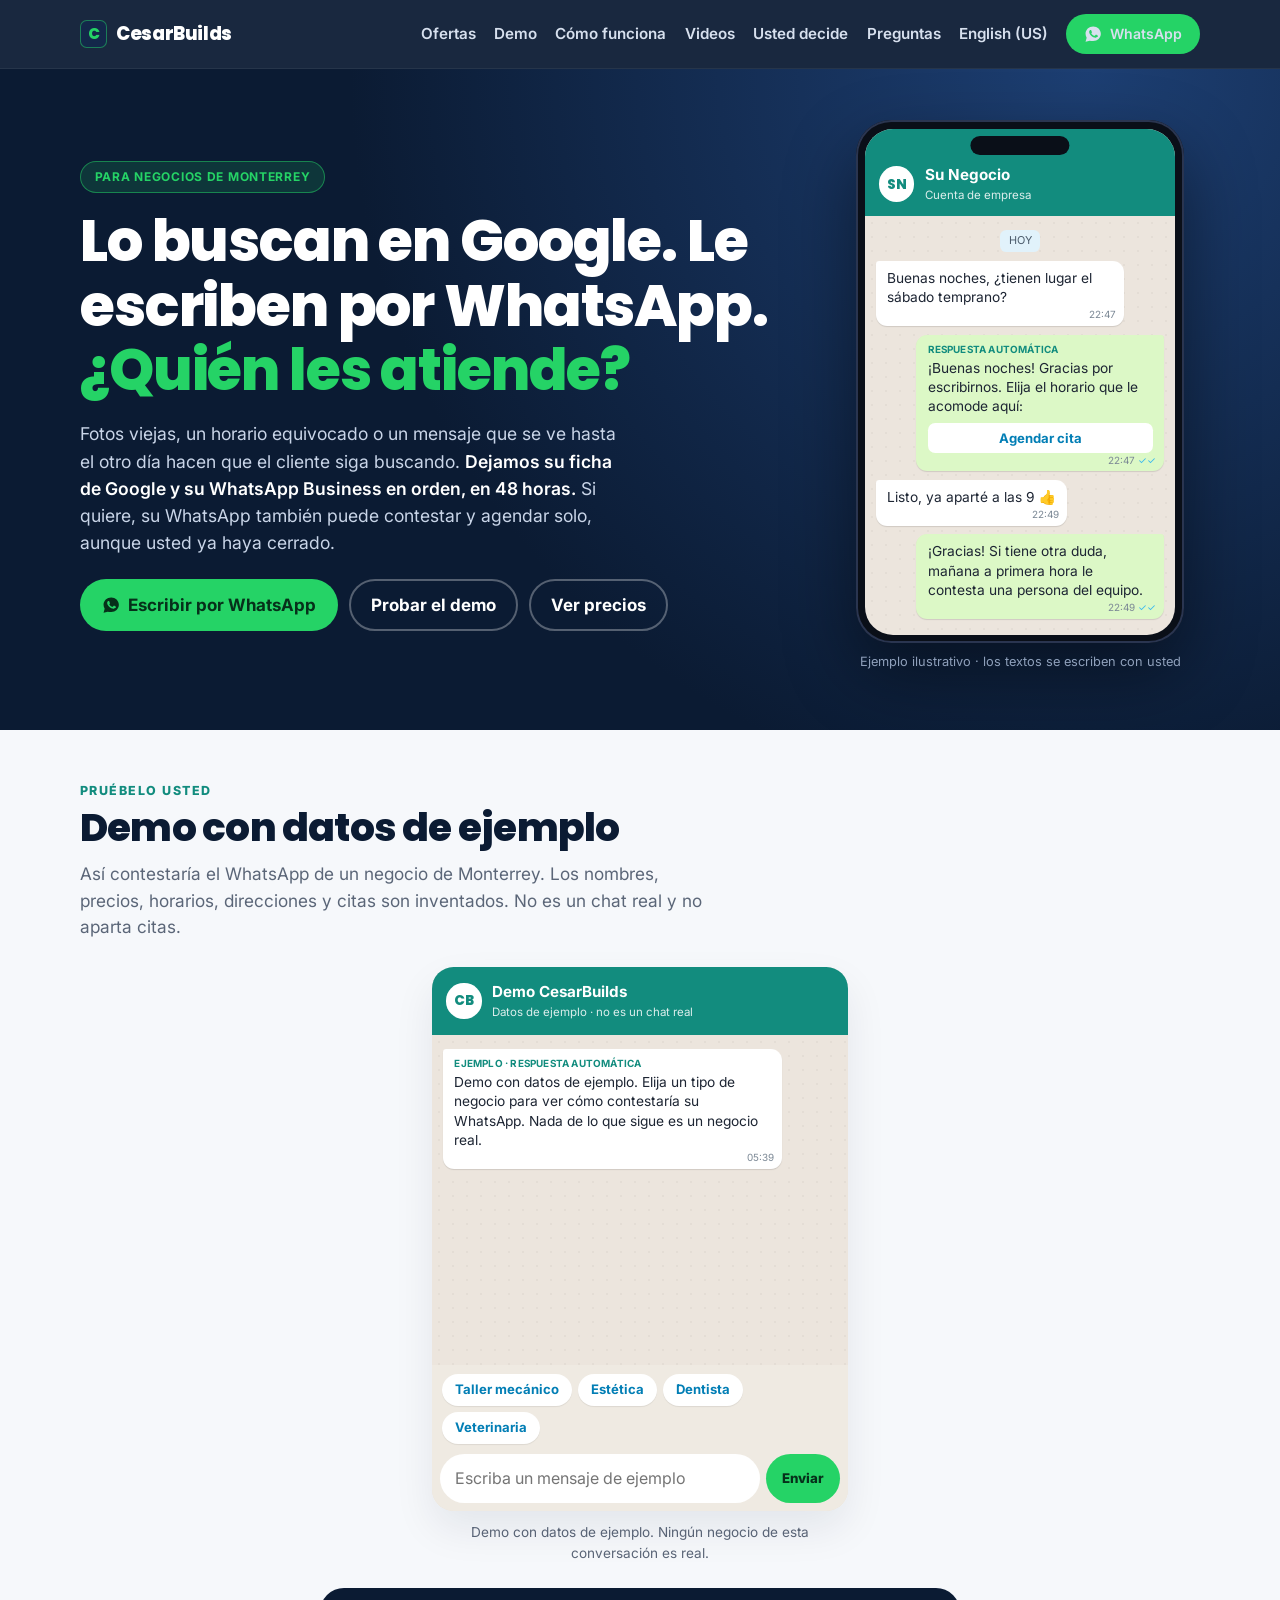
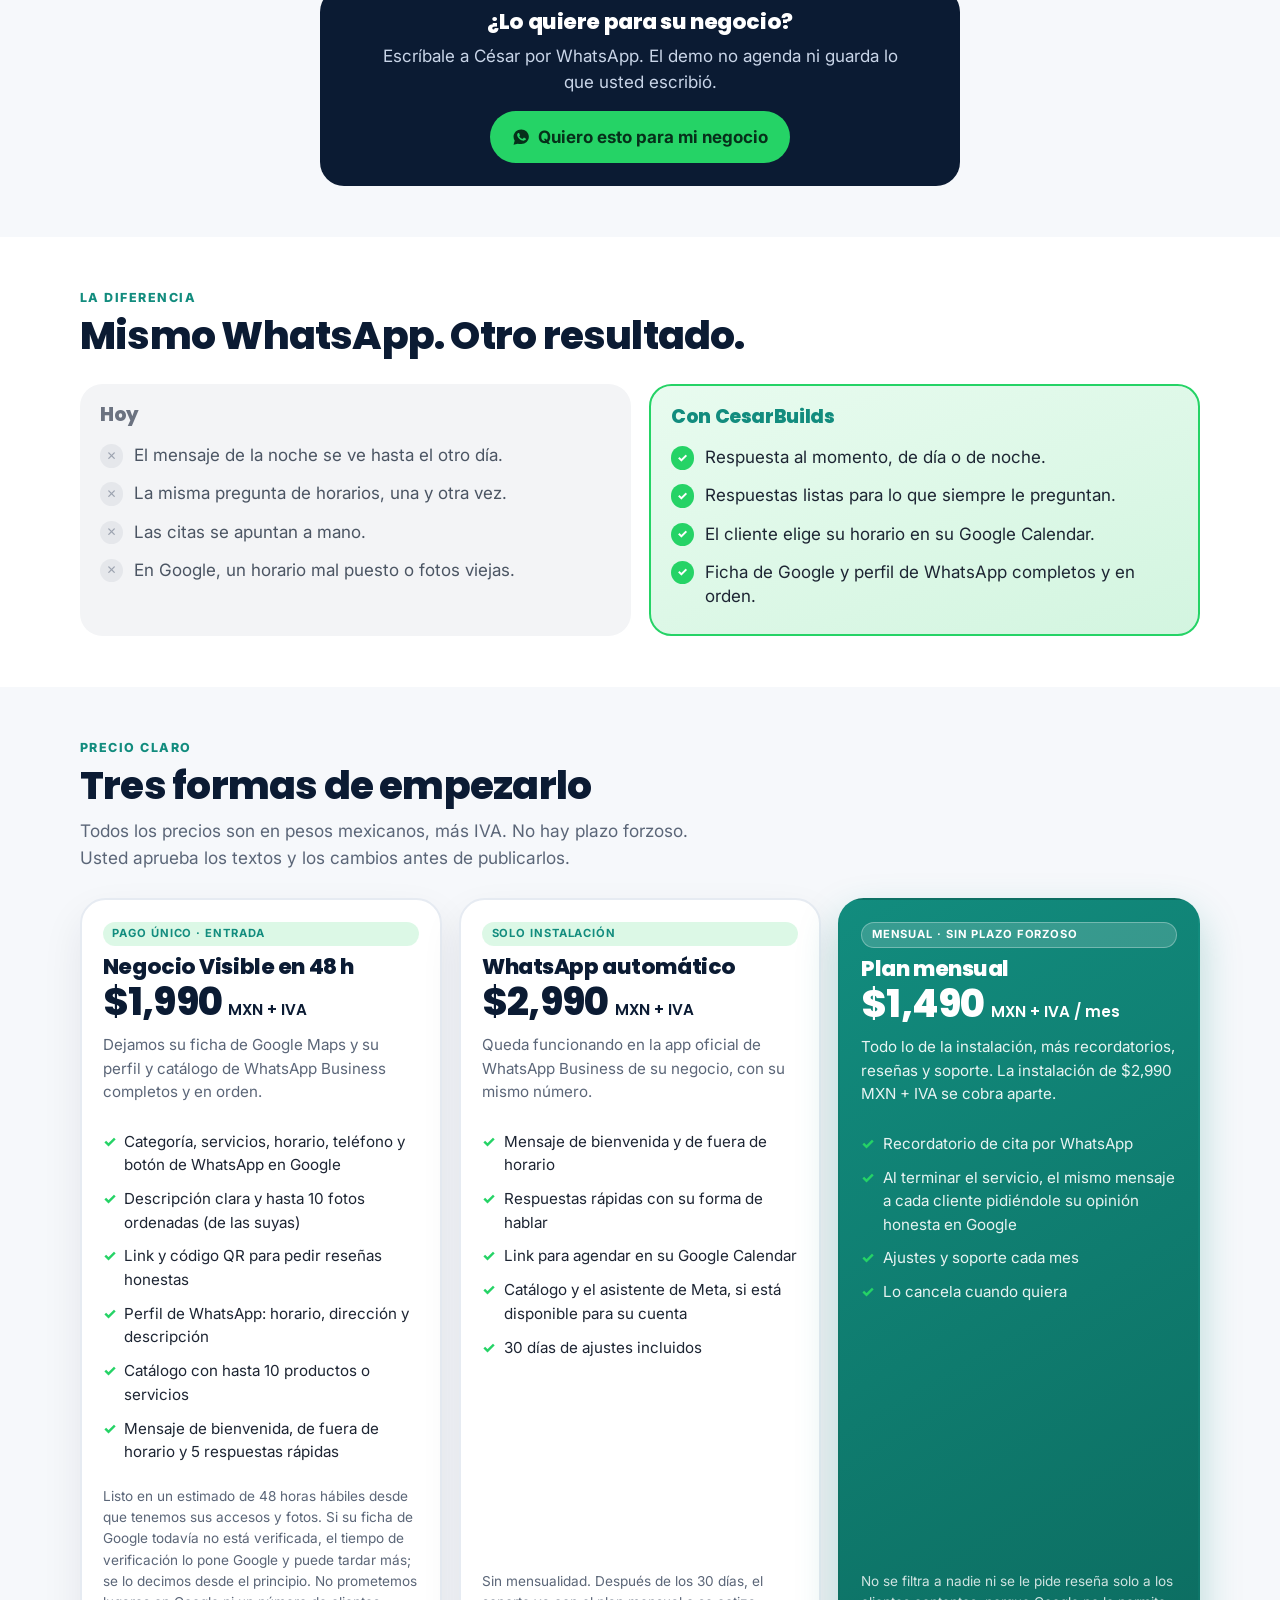
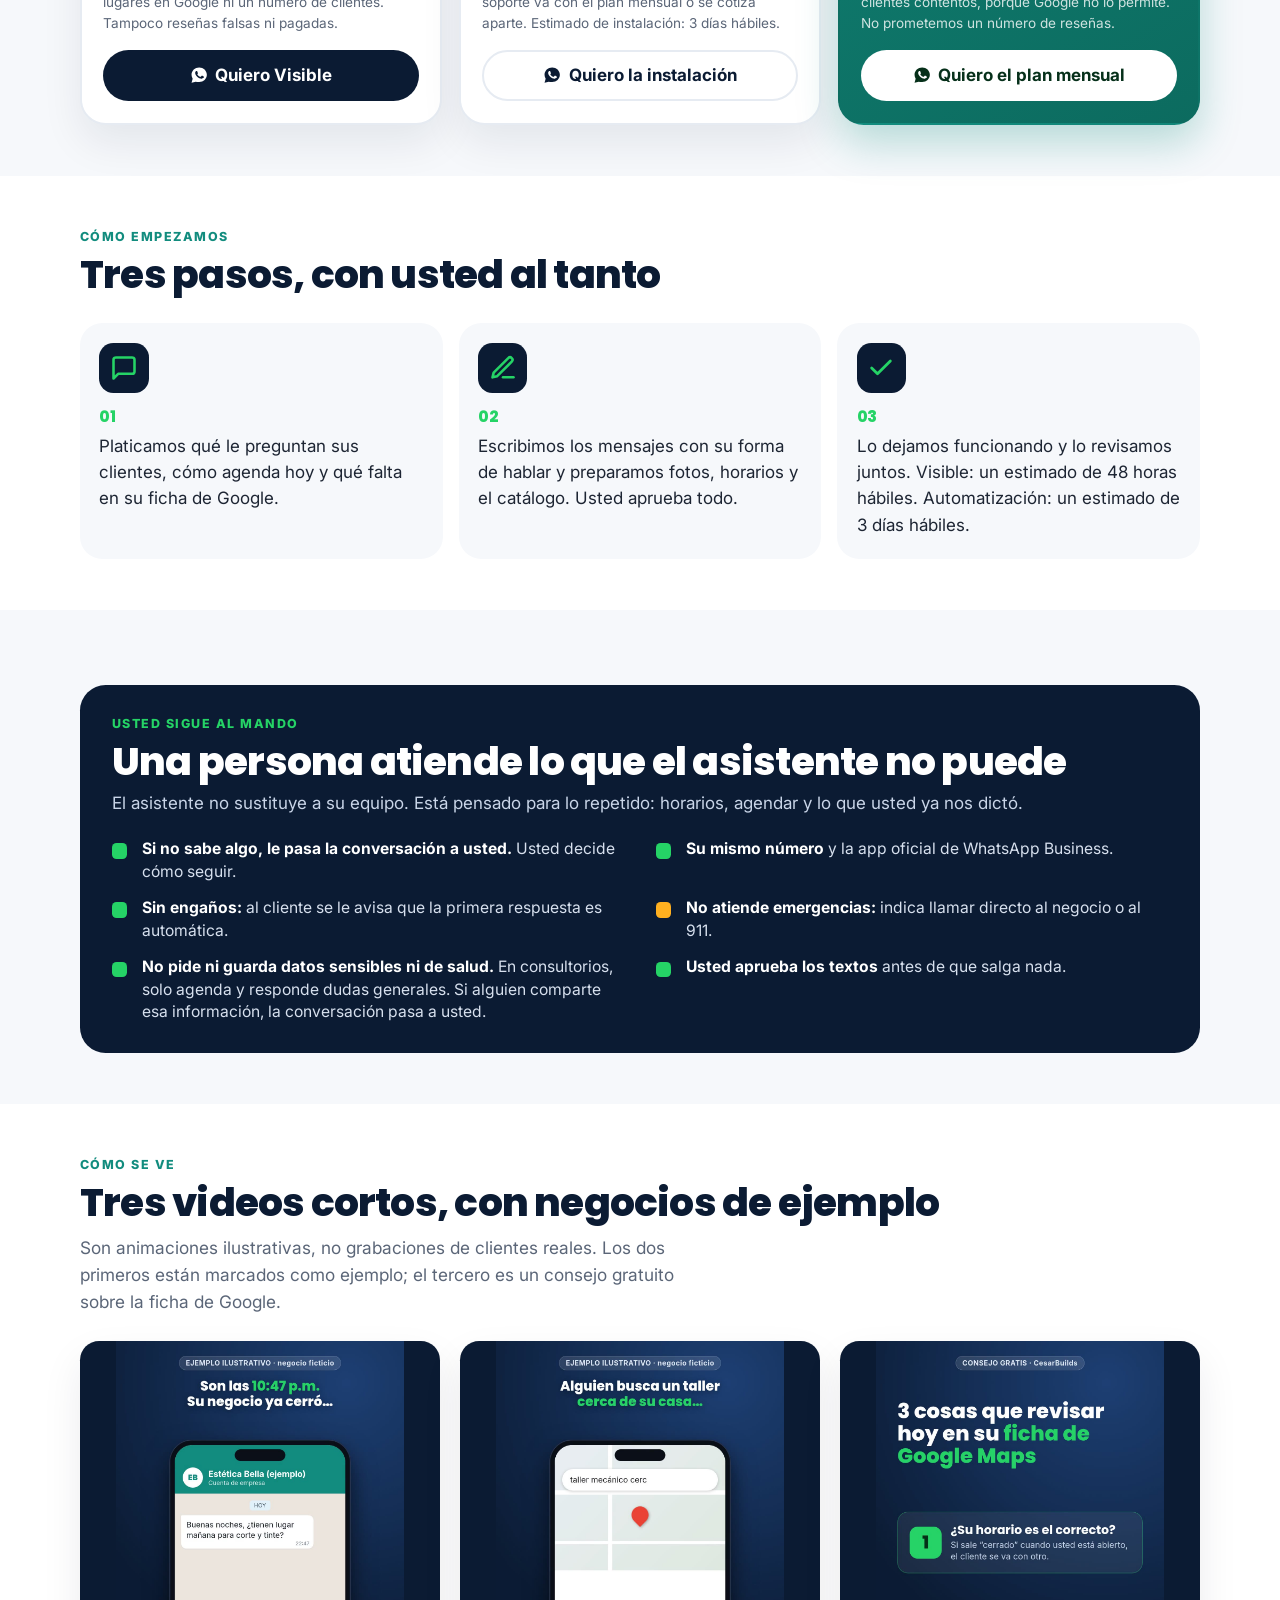
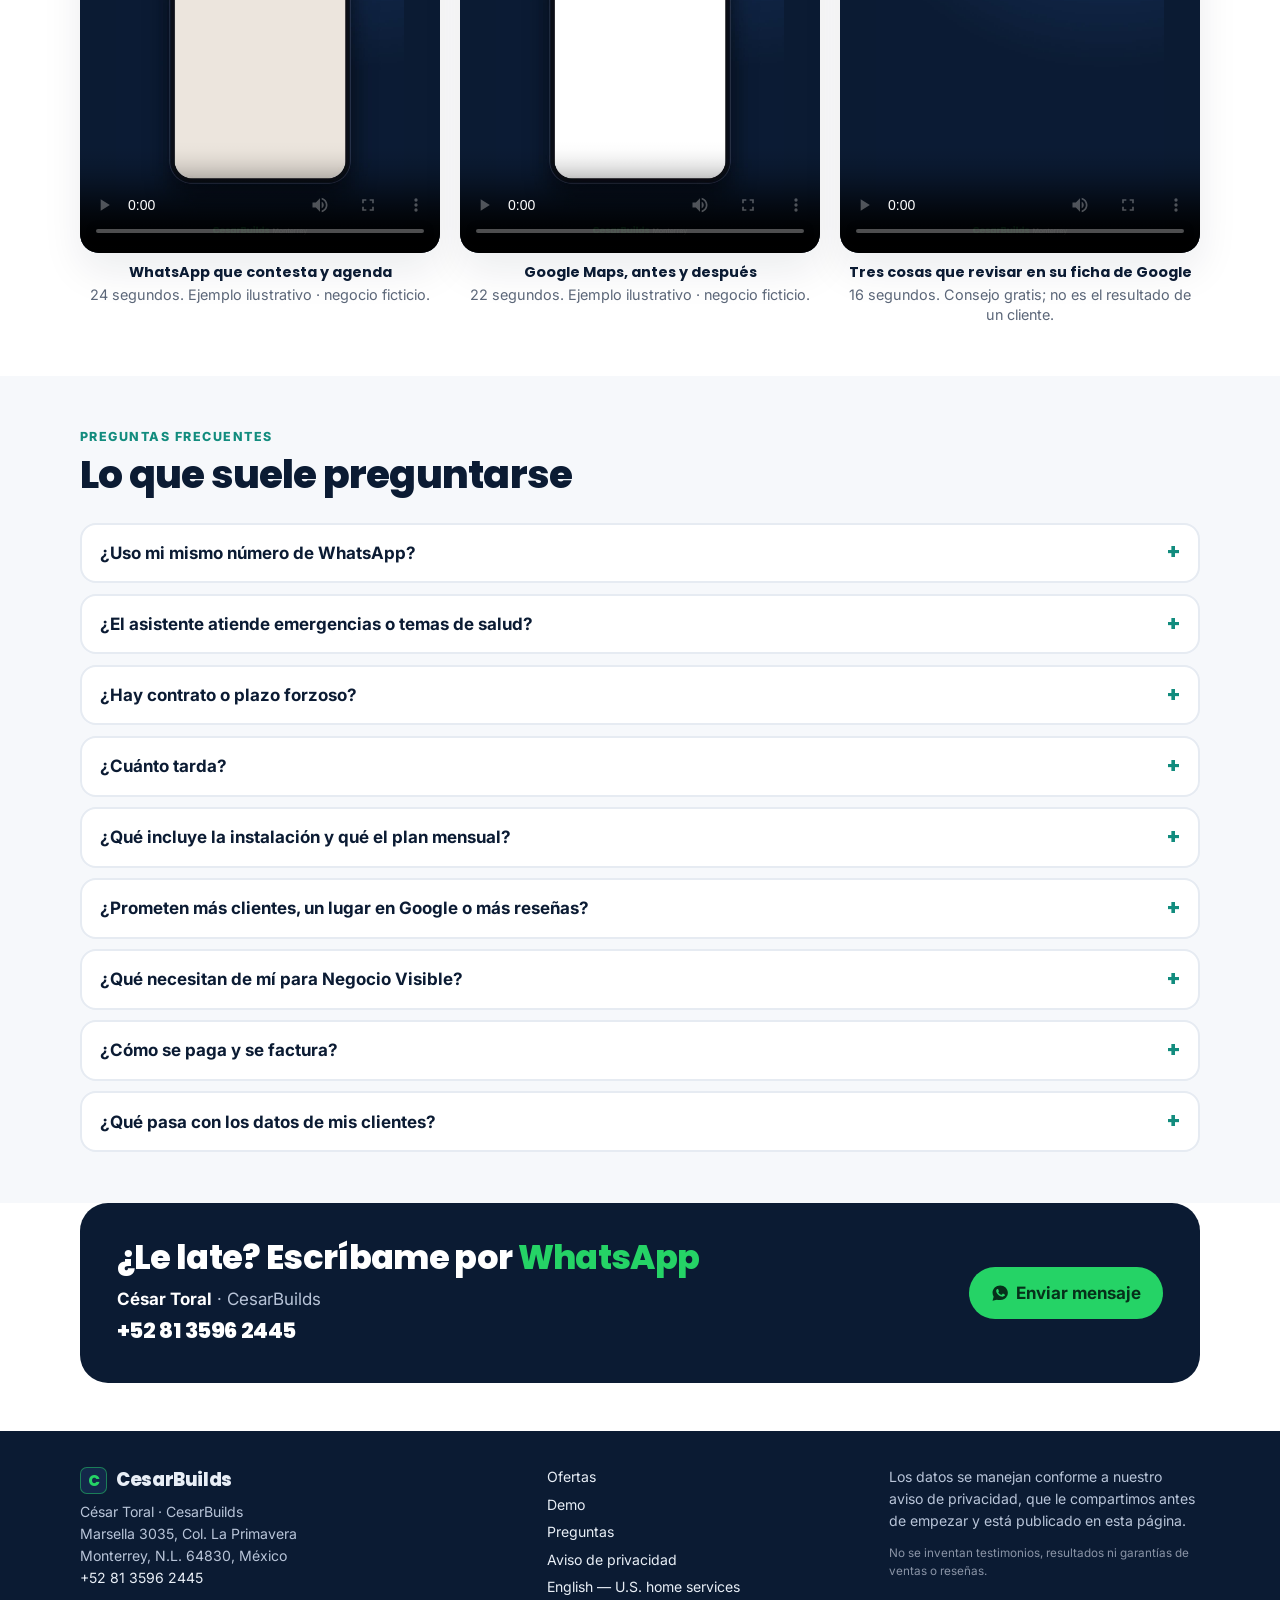
==== cesarbuilds/index.html @ 7a6071ed "Agrega CesarBuilds en /cesarbuilds con un demo de WhatsApp de ejemplo. El sitio estático queda en la" ====
<!DOCTYPE html>
<html lang="es-MX">
<head>
  <meta charset="utf-8">
  <meta name="viewport" content="width=device-width, initial-scale=1">
  <title>CesarBuilds · WhatsApp y Google Maps para negocios de Monterrey</title>
  <meta name="description" content="Dejamos su ficha de Google y su WhatsApp Business en orden, en 48 horas. Si quiere, su WhatsApp también puede contestar y agendar solo. Precios en pesos, sin plazo forzoso. Monterrey, N.L.">
  <link rel="canonical" href="https://cesarinrosales3108-ui.github.io/portfolio/cesarbuilds/">
  <link rel="alternate" hreflang="en" href="us.html">
  <link rel="alternate" hreflang="es-MX" href="https://cesarinrosales3108-ui.github.io/portfolio/cesarbuilds/">
  <meta name="theme-color" content="#0B1B33">
  <meta property="og:type" content="website">
  <meta property="og:locale" content="es_MX">
  <meta property="og:locale:alternate" content="en_US">
  <meta property="og:site_name" content="CesarBuilds">
  <meta property="og:title" content="CesarBuilds · Visible y contestando">
  <meta property="og:description" content="Google Maps y WhatsApp para su negocio en Monterrey. Negocio Visible en 48 h y WhatsApp que contesta, con precios claros y sin plazo forzoso.">
  <meta property="og:url" content="https://cesarinrosales3108-ui.github.io/portfolio/cesarbuilds/">
  <meta property="og:image" content="https://cesarinrosales3108-ui.github.io/portfolio/cesarbuilds/img/og.png">
  <meta property="og:image:width" content="1200">
  <meta property="og:image:height" content="630">
  <meta name="twitter:card" content="summary_large_image">
  <meta name="twitter:title" content="CesarBuilds · Visible y contestando">
  <meta name="twitter:description" content="Google Maps y WhatsApp para su negocio en Monterrey.">
  <meta name="twitter:image" content="https://cesarinrosales3108-ui.github.io/portfolio/cesarbuilds/img/og.png">
  <link rel="icon" href="img/favicon.svg" type="image/svg+xml">
  <link rel="icon" href="img/favicon-32.png" sizes="32x32" type="image/png">
  <link rel="apple-touch-icon" href="img/apple-touch-icon.png">
  <link rel="preconnect" href="https://fonts.googleapis.com">
  <link rel="preconnect" href="https://fonts.gstatic.com" crossorigin>
  <link href="https://fonts.googleapis.com/css2?family=Inter:ital,opsz,wght@0,14..32,400;0,14..32,600;0,14..32,700;1,14..32,400&family=Poppins:wght@600;700;800&display=swap" rel="stylesheet">
  <link rel="stylesheet" href="css/styles.css">
  <script type="application/ld+json">
  {
    "@context": "https://schema.org",
    "@type": "LocalBusiness",
    "name": "CesarBuilds",
    "url": "https://cesarinrosales3108-ui.github.io/portfolio/cesarbuilds/",
    "image": "https://cesarinrosales3108-ui.github.io/portfolio/cesarbuilds/img/og.png",
    "founder": { "@type": "Person", "name": "César Toral" },
    "telephone": "+528135962445",
    "address": {
      "@type": "PostalAddress",
      "streetAddress": "Marsella 3035, Col. La Primavera",
      "addressLocality": "Monterrey",
      "addressRegion": "Nuevo León",
      "postalCode": "64830",
      "addressCountry": "MX"
    },
    "areaServed": ["Monterrey", "Nuevo León"]
  }
  </script>
</head>
<body>
  <a class="skip" href="#contenido">Saltar al contenido</a>
  <header class="site-header">
    <div class="wrap bar">
      <a class="logo" href="index.html"><span class="logo-mark">C</span> CesarBuilds</a>
      <input id="nav-toggle" type="checkbox">
      <label class="burger" for="nav-toggle" aria-label="Abrir menú"><span></span><span></span><span></span></label>
      <nav class="nav" aria-label="Principal">
        <a href="#ofertas">Ofertas</a>
        <a href="#probar">Demo</a>
        <a href="#como">Cómo funciona</a>
        <a href="#demo">Videos</a>
        <a href="#mando">Usted decide</a>
        <a href="#preguntas">Preguntas</a>
        <a href="us.html" hreflang="en" lang="en">English (US)</a>
        <a class="btn btn-g" href="https://wa.me/528135962445?text=Hola%20C%C3%A9sar%2C%20vi%20su%20p%C3%A1gina."><svg class="icon-wa" viewBox="0 0 24 24" aria-hidden="true"><path d="M12 2C6.48 2 2 6.23 2 11.48c0 1.86.54 3.6 1.48 5.08L2 22l5.62-1.45A10.2 10.2 0 0 0 12 20.96C17.52 20.96 22 16.73 22 11.48S17.52 2 12 2zm5.2 13.3c-.22.62-1.28 1.14-1.78 1.18-.46.04-1.02.08-1.64-.1-.38-.12-.86-.28-1.48-.54-2.6-1.12-4.3-3.74-4.43-3.92-.14-.18-1.1-1.46-1.1-2.78 0-1.32.7-1.97.94-2.24.24-.26.53-.33.7-.33h.5c.16 0 .38-.06.6.46.22.54.74 1.86.8 2 .06.14.1.3.02.48-.08.18-.12.3-.24.46-.12.16-.26.36-.36.48-.12.14-.24.28-.1.54.14.26.62 1.02 1.32 1.66 1.14 1.04 2.06 1.38 2.36 1.54.3.16.48.14.66-.08.18-.22.76-.88.96-1.18.2-.3.4-.24.68-.14.28.1 1.76.83 2.06.98.3.16.5.22.58.34.08.14.08.74-.14 1.36z"/></svg> WhatsApp</a>
      </nav>
    </div>
  </header>

  <main id="contenido">
    <section class="hero">
      <div class="wrap hero-grid">
        <div>
          <span class="tag">PARA NEGOCIOS DE MONTERREY</span>
          <h1>Lo buscan en Google. Le escriben por WhatsApp. <span class="t">¿Quién les atiende?</span></h1>
          <p class="lead">Fotos viejas, un horario equivocado o un mensaje que se ve hasta el otro día hacen que el cliente siga buscando. <b>Dejamos su ficha de Google y su WhatsApp Business en orden, en 48 horas.</b> Si quiere, su WhatsApp también puede contestar y agendar solo, aunque usted ya haya cerrado.</p>
          <div class="btn-row">
            <a class="btn btn-g" href="https://wa.me/528135962445?text=Hola%20C%C3%A9sar%2C%20vi%20su%20p%C3%A1gina."><svg class="icon-wa" viewBox="0 0 24 24" aria-hidden="true"><path d="M12 2C6.48 2 2 6.23 2 11.48c0 1.86.54 3.6 1.48 5.08L2 22l5.62-1.45A10.2 10.2 0 0 0 12 20.96C17.52 20.96 22 16.73 22 11.48S17.52 2 12 2zm5.2 13.3c-.22.62-1.28 1.14-1.78 1.18-.46.04-1.02.08-1.64-.1-.38-.12-.86-.28-1.48-.54-2.6-1.12-4.3-3.74-4.43-3.92-.14-.18-1.1-1.46-1.1-2.78 0-1.32.7-1.97.94-2.24.24-.26.53-.33.7-.33h.5c.16 0 .38-.06.6.46.22.54.74 1.86.8 2 .06.14.1.3.02.48-.08.18-.12.3-.24.46-.12.16-.26.36-.36.48-.12.14-.24.28-.1.54.14.26.62 1.02 1.32 1.66 1.14 1.04 2.06 1.38 2.36 1.54.3.16.48.14.66-.08.18-.22.76-.88.96-1.18.2-.3.4-.24.68-.14.28.1 1.76.83 2.06.98.3.16.5.22.58.34.08.14.08.74-.14 1.36z"/></svg> Escribir por WhatsApp</a>
            <a class="btn btn-ghost" href="#probar">Probar el demo</a>
            <a class="btn btn-ghost" href="#ofertas">Ver precios</a>
          </div>
        </div>
        <div class="device-wrap">
          <div class="phone" aria-hidden="true">
            <div class="scr">
              <div class="notch"></div>
              <div class="wahead">
                <div class="av">SN</div>
                <div>
                  <div class="nm">Su Negocio</div>
                  <div class="stt">Cuenta de empresa</div>
                </div>
              </div>
              <div class="chat">
                <span class="day">HOY</span>
                <div class="bub in">Buenas noches, ¿tienen lugar el sábado temprano?<span class="tm">22:47</span></div>
                <div class="bub out"><span class="auto">RESPUESTA AUTOMÁTICA</span>¡Buenas noches! Gracias por escribirnos. Elija el horario que le acomode aquí:<span class="chat-btn">Agendar cita</span><span class="tm">22:47</span></div>
                <div class="bub in">Listo, ya aparté a las 9 👍<span class="tm">22:49</span></div>
                <div class="bub out">¡Gracias! Si tiene otra duda, mañana a primera hora le contesta una persona del equipo.<span class="tm">22:49</span></div>
              </div>
            </div>
          </div>
          <p class="illu-cap">Ejemplo ilustrativo · los textos se escriben con usted</p>
        </div>
      </div>
    </section>

    <section class="sec sec-bg" id="probar">
      <div class="wrap">
        <div class="sec-head">
          <p class="kicker">Pruébelo usted</p>
          <h2>Demo con datos de ejemplo</h2>
          <p class="lead">Así contestaría el WhatsApp de un negocio de Monterrey. Los nombres, precios, horarios, direcciones y citas son inventados. No es un chat real y no aparta citas.</p>
        </div>
        <div class="wa-demo" id="wa-demo">
          <div class="scr">
            <div class="wahead">
              <div class="av" id="demo-av">CB</div>
              <div>
                <div class="nm" id="demo-name">Demo CesarBuilds</div>
                <div class="stt">Datos de ejemplo · no es un chat real</div>
              </div>
            </div>
            <div class="chat" id="demo-log" role="log" aria-live="polite" aria-relevant="additions" aria-label="Conversación de ejemplo"></div>
            <div class="demo-quick" id="demo-quick"></div>
            <form class="demo-compose" id="demo-form">
              <label class="sr" for="demo-input">Escriba un mensaje de ejemplo</label>
              <input id="demo-input" type="text" maxlength="240" autocomplete="off" enterkeyhint="send" placeholder="Escriba un mensaje de ejemplo">
              <button type="submit">Enviar</button>
            </form>
          </div>
          <p class="demo-note">Demo con datos de ejemplo. Ningún negocio de esta conversación es real.</p>
        </div>
        <div class="demo-cta">
          <h3>¿Lo quiere para su negocio?</h3>
          <p>Escríbale a César por WhatsApp. El demo no agenda ni guarda lo que usted escribió.</p>
          <a class="btn btn-g" href="https://wa.me/528135962445?text=Hola%2C%20vi%20el%20demo%20y%20quiero%20esto%20para%20mi%20negocio"><svg class="icon-wa" viewBox="0 0 24 24" aria-hidden="true"><path d="M12 2C6.48 2 2 6.23 2 11.48c0 1.86.54 3.6 1.48 5.08L2 22l5.62-1.45A10.2 10.2 0 0 0 12 20.96C17.52 20.96 22 16.73 22 11.48S17.52 2 12 2zm5.2 13.3c-.22.62-1.28 1.14-1.78 1.18-.46.04-1.02.08-1.64-.1-.38-.12-.86-.28-1.48-.54-2.6-1.12-4.3-3.74-4.43-3.92-.14-.18-1.1-1.46-1.1-2.78 0-1.32.7-1.97.94-2.24.24-.26.53-.33.7-.33h.5c.16 0 .38-.06.6.46.22.54.74 1.86.8 2 .06.14.1.3.02.48-.08.18-.12.3-.24.46-.12.16-.26.36-.36.48-.12.14-.24.28-.1.54.14.26.62 1.02 1.32 1.66 1.14 1.04 2.06 1.38 2.36 1.54.3.16.48.14.66-.08.18-.22.76-.88.96-1.18.2-.3.4-.24.68-.14.28.1 1.76.83 2.06.98.3.16.5.22.58.34.08.14.08.74-.14 1.36z"/></svg> Quiero esto para mi negocio</a>
        </div>
      </div>
    </section>

    <section class="sec" id="diferencia">
      <div class="wrap">
        <div class="sec-head">
          <p class="kicker">La diferencia</p>
          <h2>Mismo WhatsApp. Otro resultado.</h2>
        </div>
        <div class="vs">
          <div class="col before">
            <h3>Hoy</h3>
            <ul>
              <li>El mensaje de la noche se ve hasta el otro día.</li>
              <li>La misma pregunta de horarios, una y otra vez.</li>
              <li>Las citas se apuntan a mano.</li>
              <li>En Google, un horario mal puesto o fotos viejas.</li>
            </ul>
          </div>
          <div class="col after">
            <h3>Con CesarBuilds</h3>
            <ul>
              <li>Respuesta al momento, de día o de noche.</li>
              <li>Respuestas listas para lo que siempre le preguntan.</li>
              <li>El cliente elige su horario en su Google Calendar.</li>
              <li>Ficha de Google y perfil de WhatsApp completos y en orden.</li>
            </ul>
          </div>
        </div>
      </div>
    </section>

    <section class="sec sec-bg" id="ofertas">
      <div class="wrap">
        <div class="sec-head">
          <p class="kicker">Precio claro</p>
          <h2>Tres formas de empezarlo</h2>
          <p class="lead">Todos los precios son en pesos mexicanos, más IVA. No hay plazo forzoso. Usted aprueba los textos y los cambios antes de publicarlos.</p>
        </div>
        <div class="offers three">
          <article class="offer">
            <span class="pill">Pago único · entrada</span>
            <h3>Negocio Visible en 48 h</h3>
            <p class="amt">$1,990 <small>MXN + IVA</small></p>
            <p class="sub">Dejamos su ficha de Google Maps y su perfil y catálogo de WhatsApp Business completos y en orden.</p>
            <ul>
              <li>Categoría, servicios, horario, teléfono y botón de WhatsApp en Google</li>
              <li>Descripción clara y hasta 10 fotos ordenadas (de las suyas)</li>
              <li>Link y código QR para pedir reseñas honestas</li>
              <li>Perfil de WhatsApp: horario, dirección y descripción</li>
              <li>Catálogo con hasta 10 productos o servicios</li>
              <li>Mensaje de bienvenida, de fuera de horario y 5 respuestas rápidas</li>
            </ul>
            <p class="note">Listo en un estimado de 48 horas hábiles desde que tenemos sus accesos y fotos. Si su ficha de Google todavía no está verificada, el tiempo de verificación lo pone Google y puede tardar más; se lo decimos desde el principio. No prometemos lugares en Google ni un número de clientes. Tampoco reseñas falsas ni pagadas.</p>
            <a class="btn btn-n" href="https://wa.me/528135962445?text=Hola%20C%C3%A9sar%2C%20vi%20su%20p%C3%A1gina."><svg class="icon-wa" viewBox="0 0 24 24" aria-hidden="true"><path d="M12 2C6.48 2 2 6.23 2 11.48c0 1.86.54 3.6 1.48 5.08L2 22l5.62-1.45A10.2 10.2 0 0 0 12 20.96C17.52 20.96 22 16.73 22 11.48S17.52 2 12 2zm5.2 13.3c-.22.62-1.28 1.14-1.78 1.18-.46.04-1.02.08-1.64-.1-.38-.12-.86-.28-1.48-.54-2.6-1.12-4.3-3.74-4.43-3.92-.14-.18-1.1-1.46-1.1-2.78 0-1.32.7-1.97.94-2.24.24-.26.53-.33.7-.33h.5c.16 0 .38-.06.6.46.22.54.74 1.86.8 2 .06.14.1.3.02.48-.08.18-.12.3-.24.46-.12.16-.26.36-.36.48-.12.14-.24.28-.1.54.14.26.62 1.02 1.32 1.66 1.14 1.04 2.06 1.38 2.36 1.54.3.16.48.14.66-.08.18-.22.76-.88.96-1.18.2-.3.4-.24.68-.14.28.1 1.76.83 2.06.98.3.16.5.22.58.34.08.14.08.74-.14 1.36z"/></svg> Quiero Visible</a>
          </article>

          <article class="offer">
            <span class="pill">Solo instalación</span>
            <h3>WhatsApp automático</h3>
            <p class="amt">$2,990 <small>MXN + IVA</small></p>
            <p class="sub">Queda funcionando en la app oficial de WhatsApp Business de su negocio, con su mismo número.</p>
            <ul>
              <li>Mensaje de bienvenida y de fuera de horario</li>
              <li>Respuestas rápidas con su forma de hablar</li>
              <li>Link para agendar en su Google Calendar</li>
              <li>Catálogo y el asistente de Meta, si está disponible para su cuenta</li>
              <li>30 días de ajustes incluidos</li>
            </ul>
            <p class="note">Sin mensualidad. Después de los 30 días, el soporte va con el plan mensual o se cotiza aparte. Estimado de instalación: 3 días hábiles.</p>
            <a class="btn btn-line" href="https://wa.me/528135962445?text=Hola%20C%C3%A9sar%2C%20vi%20su%20p%C3%A1gina."><svg class="icon-wa" viewBox="0 0 24 24" aria-hidden="true"><path d="M12 2C6.48 2 2 6.23 2 11.48c0 1.86.54 3.6 1.48 5.08L2 22l5.62-1.45A10.2 10.2 0 0 0 12 20.96C17.52 20.96 22 16.73 22 11.48S17.52 2 12 2zm5.2 13.3c-.22.62-1.28 1.14-1.78 1.18-.46.04-1.02.08-1.64-.1-.38-.12-.86-.28-1.48-.54-2.6-1.12-4.3-3.74-4.43-3.92-.14-.18-1.1-1.46-1.1-2.78 0-1.32.7-1.97.94-2.24.24-.26.53-.33.7-.33h.5c.16 0 .38-.06.6.46.22.54.74 1.86.8 2 .06.14.1.3.02.48-.08.18-.12.3-.24.46-.12.16-.26.36-.36.48-.12.14-.24.28-.1.54.14.26.62 1.02 1.32 1.66 1.14 1.04 2.06 1.38 2.36 1.54.3.16.48.14.66-.08.18-.22.76-.88.96-1.18.2-.3.4-.24.68-.14.28.1 1.76.83 2.06.98.3.16.5.22.58.34.08.14.08.74-.14 1.36z"/></svg> Quiero la instalación</a>
          </article>

          <article class="offer green">
            <span class="pill">Mensual · sin plazo forzoso</span>
            <h3>Plan mensual</h3>
            <p class="amt">$1,490 <small>MXN + IVA / mes</small></p>
            <p class="sub">Todo lo de la instalación, más recordatorios, reseñas y soporte. La instalación de $2,990 MXN + IVA se cobra aparte.</p>
            <ul>
              <li>Recordatorio de cita por WhatsApp</li>
              <li>Al terminar el servicio, el mismo mensaje a cada cliente pidiéndole su opinión honesta en Google</li>
              <li>Ajustes y soporte cada mes</li>
              <li>Lo cancela cuando quiera</li>
            </ul>
            <p class="note">No se filtra a nadie ni se le pide reseña solo a los clientes contentos, porque Google no lo permite. No prometemos un número de reseñas.</p>
            <a class="btn btn-g" href="https://wa.me/528135962445?text=Hola%20C%C3%A9sar%2C%20vi%20su%20p%C3%A1gina."><svg class="icon-wa" viewBox="0 0 24 24" aria-hidden="true"><path d="M12 2C6.48 2 2 6.23 2 11.48c0 1.86.54 3.6 1.48 5.08L2 22l5.62-1.45A10.2 10.2 0 0 0 12 20.96C17.52 20.96 22 16.73 22 11.48S17.52 2 12 2zm5.2 13.3c-.22.62-1.28 1.14-1.78 1.18-.46.04-1.02.08-1.64-.1-.38-.12-.86-.28-1.48-.54-2.6-1.12-4.3-3.74-4.43-3.92-.14-.18-1.1-1.46-1.1-2.78 0-1.32.7-1.97.94-2.24.24-.26.53-.33.7-.33h.5c.16 0 .38-.06.6.46.22.54.74 1.86.8 2 .06.14.1.3.02.48-.08.18-.12.3-.24.46-.12.16-.26.36-.36.48-.12.14-.24.28-.1.54.14.26.62 1.02 1.32 1.66 1.14 1.04 2.06 1.38 2.36 1.54.3.16.48.14.66-.08.18-.22.76-.88.96-1.18.2-.3.4-.24.68-.14.28.1 1.76.83 2.06.98.3.16.5.22.58.34.08.14.08.74-.14 1.36z"/></svg> Quiero el plan mensual</a>
          </article>
        </div>
      </div>
    </section>

    <section class="sec" id="como">
      <div class="wrap">
        <div class="sec-head">
          <p class="kicker">Cómo empezamos</p>
          <h2>Tres pasos, con usted al tanto</h2>
        </div>
        <div class="steps">
          <article class="step">
            <div class="ic" aria-hidden="true">
              <svg width="28" height="28" viewBox="0 0 24 24" fill="none" stroke="#25D366" stroke-width="2.2" stroke-linecap="round" stroke-linejoin="round"><path d="M21 15a2 2 0 0 1-2 2H7l-4 4V5a2 2 0 0 1 2-2h14a2 2 0 0 1 2 2z"/></svg>
            </div>
            <div class="step-n">01</div>
            <p>Platicamos qué le preguntan sus clientes, cómo agenda hoy y qué falta en su ficha de Google.</p>
          </article>
          <article class="step">
            <div class="ic" aria-hidden="true">
              <svg width="28" height="28" viewBox="0 0 24 24" fill="none" stroke="#25D366" stroke-width="2.2" stroke-linecap="round" stroke-linejoin="round"><path d="M12 20h9"/><path d="M16.5 3.5a2.1 2.1 0 0 1 3 3L7 19l-4 1 1-4z"/></svg>
            </div>
            <div class="step-n">02</div>
            <p>Escribimos los mensajes con su forma de hablar y preparamos fotos, horarios y el catálogo. Usted aprueba todo.</p>
          </article>
          <article class="step">
            <div class="ic" aria-hidden="true">
              <svg width="28" height="28" viewBox="0 0 24 24" fill="none" stroke="#25D366" stroke-width="2.4" stroke-linecap="round" stroke-linejoin="round"><polyline points="20 6 9 17 4 12"/></svg>
            </div>
            <div class="step-n">03</div>
            <p>Lo dejamos funcionando y lo revisamos juntos. Visible: un estimado de 48 horas hábiles. Automatización: un estimado de 3 días hábiles.</p>
          </article>
        </div>
      </div>
    </section>

    <section class="sec sec-bg" id="mando">
      <div class="wrap">
        <div class="ctrl">
          <div>
            <p class="kicker">Usted sigue al mando</p>
            <h2>Una persona atiende lo que el asistente no puede</h2>
            <p class="intro">El asistente no sustituye a su equipo. Está pensado para lo repetido: horarios, agendar y lo que usted ya nos dictó.</p>
          </div>
          <div class="ctrl-grid">
            <div class="ctrl-item"><b>Si no sabe algo, le pasa la conversación a usted.</b> Usted decide cómo seguir.</div>
            <div class="ctrl-item"><b>Su mismo número</b> y la app oficial de WhatsApp Business.</div>
            <div class="ctrl-item"><b>Sin engaños:</b> al cliente se le avisa que la primera respuesta es automática.</div>
            <div class="ctrl-item warn"><b>No atiende emergencias:</b> indica llamar directo al negocio o al 911.</div>
            <div class="ctrl-item"><b>No pide ni guarda datos sensibles ni de salud.</b> En consultorios, solo agenda y responde dudas generales. Si alguien comparte esa información, la conversación pasa a usted.</div>
            <div class="ctrl-item"><b>Usted aprueba los textos</b> antes de que salga nada.</div>
          </div>
        </div>
      </div>
    </section>

    <section class="sec" id="demo">
      <div class="wrap">
        <div class="sec-head">
          <p class="kicker">Cómo se ve</p>
          <h2>Tres videos cortos, con negocios de ejemplo</h2>
          <p class="lead">Son animaciones ilustrativas, no grabaciones de clientes reales. Los dos primeros están marcados como ejemplo; el tercero es un consejo gratuito sobre la ficha de Google.</p>
        </div>
        <div class="videos">
          <figure class="vcard">
            <video controls playsinline preload="metadata" poster="videos/poster-video1.jpg" width="1080" height="1920">
              <source src="videos/CesarBuilds_video1_WhatsApp_contesta_y_agenda.mp4" type="video/mp4">
              Su navegador no reproduce este video. <a href="videos/CesarBuilds_video1_WhatsApp_contesta_y_agenda.mp4">Descárguelo aquí</a>.
            </video>
            <figcaption><strong>WhatsApp que contesta y agenda</strong>24 segundos. Ejemplo ilustrativo · negocio ficticio.</figcaption>
          </figure>
          <figure class="vcard">
            <video controls playsinline preload="metadata" poster="videos/poster-video2.jpg" width="1080" height="1920">
              <source src="videos/CesarBuilds_video2_Google_Maps_antes_despues.mp4" type="video/mp4">
              Su navegador no reproduce este video. <a href="videos/CesarBuilds_video2_Google_Maps_antes_despues.mp4">Descárguelo aquí</a>.
            </video>
            <figcaption><strong>Google Maps, antes y después</strong>22 segundos. Ejemplo ilustrativo · negocio ficticio.</figcaption>
          </figure>
          <figure class="vcard">
            <video controls playsinline preload="metadata" poster="videos/poster-video3.jpg" width="1080" height="1920">
              <source src="videos/CesarBuilds_video3_3_consejos_ficha_Google.mp4" type="video/mp4">
              Su navegador no reproduce este video. <a href="videos/CesarBuilds_video3_3_consejos_ficha_Google.mp4">Descárguelo aquí</a>.
            </video>
            <figcaption><strong>Tres cosas que revisar en su ficha de Google</strong>16 segundos. Consejo gratis; no es el resultado de un cliente.</figcaption>
          </figure>
        </div>
      </div>
    </section>

    <section class="sec sec-bg" id="preguntas">
      <div class="wrap">
        <div class="sec-head">
          <p class="kicker">Preguntas frecuentes</p>
          <h2>Lo que suele preguntarse</h2>
        </div>
        <div class="faq">
          <details>
            <summary>¿Uso mi mismo número de WhatsApp?</summary>
            <div class="ans">Sí. Se configura en la app oficial de WhatsApp Business de su propio negocio. Sus clientes le siguen escribiendo al mismo número de siempre.</div>
          </details>
          <details>
            <summary>¿El asistente atiende emergencias o temas de salud?</summary>
            <div class="ans">No. Si alguien escribe por una emergencia, el mensaje indica llamar al teléfono directo del negocio o al 911. CesarBuilds no pide ni guarda diagnósticos ni información de salud. En consultorios y clínicas, la respuesta automática solo agenda citas y responde dudas generales. Si un paciente comparte por su cuenta información de salud, esa conversación se pasa a usted, que es responsable de esos datos.</div>
          </details>
          <details>
            <summary>¿Hay contrato o plazo forzoso?</summary>
            <div class="ans">No. El plan mensual se cancela cuando usted quiera. También puede contratar solo la instalación de WhatsApp, o solo Negocio Visible, que son pagos únicos.</div>
          </details>
          <details>
            <summary>¿Cuánto tarda?</summary>
            <div class="ans">Negocio Visible: un estimado de 48 horas hábiles, desde que tenemos acceso a su ficha de Google y sus fotos. Si Google todavía no verifica su ficha, ese tiempo lo pone Google. La automatización de WhatsApp: un estimado de 3 días hábiles. Se lo confirmamos antes de empezar.</div>
          </details>
          <details>
            <summary>¿Qué incluye la instalación y qué el plan mensual?</summary>
            <div class="ans">La instalación deja funcionando el mensaje de bienvenida, el de fuera de horario, las respuestas rápidas, el link para agendar en Google Calendar, el catálogo y el asistente de Meta si está disponible para su cuenta. Incluye 30 días de ajustes. El plan mensual suma el recordatorio de cita, el mensaje pidiendo una reseña honesta en Google al terminar el servicio, y soporte cada mes. La instalación se cobra aparte.</div>
          </details>
          <details>
            <summary>¿Prometen más clientes, un lugar en Google o más reseñas?</summary>
            <div class="ans">No. Ni un lugar en Google ni un número de clientes o de reseñas: eso lo decide Google y su mercado. Las reseñas que se pidan son honestas y se le piden a todos los clientes por igual, sin filtros ni pagos a cambio de una reseña.</div>
          </details>
          <details>
            <summary>¿Qué necesitan de mí para Negocio Visible?</summary>
            <div class="ans">Que nos agregue como administrador en su ficha de Google (lo puede quitar cuando quiera), de 5 a 10 fotos de su local, su equipo o su trabajo, y sus horarios y servicios. Al final reservamos unos 15 minutos para revisar y aprobar todo antes de publicar.</div>
          </details>
          <details>
            <summary>¿Cómo se paga y se factura?</summary>
            <div class="ans">Escríbanos por WhatsApp y le indicamos cómo pagar y cómo facturar. Los precios publicados no incluyen IVA.</div>
          </details>
          <details>
            <summary>¿Qué pasa con los datos de mis clientes?</summary>
            <div class="ans">Su negocio es el responsable de los datos de sus propios clientes. CesarBuilds los trata solo para dar el servicio contratado. El aviso de privacidad, aún en borrador, está en esta misma página: <a href="privacidad.html">Aviso de privacidad</a>.</div>
          </details>
        </div>
      </div>
    </section>

    <div class="wrap">
      <section class="cta-band" id="contacto">
        <div>
          <h2>¿Le late? Escríbame por <span>WhatsApp</span></h2>
          <p class="who"><b style="color:#fff">César Toral</b> · CesarBuilds</p>
          <div class="phone-num">+52 81 3596 2445</div>
        </div>
        <div class="btn-row">
          <a class="btn btn-g" href="https://wa.me/528135962445?text=Hola%20C%C3%A9sar%2C%20vi%20su%20p%C3%A1gina."><svg class="icon-wa" viewBox="0 0 24 24" aria-hidden="true"><path d="M12 2C6.48 2 2 6.23 2 11.48c0 1.86.54 3.6 1.48 5.08L2 22l5.62-1.45A10.2 10.2 0 0 0 12 20.96C17.52 20.96 22 16.73 22 11.48S17.52 2 12 2zm5.2 13.3c-.22.62-1.28 1.14-1.78 1.18-.46.04-1.02.08-1.64-.1-.38-.12-.86-.28-1.48-.54-2.6-1.12-4.3-3.74-4.43-3.92-.14-.18-1.1-1.46-1.1-2.78 0-1.32.7-1.97.94-2.24.24-.26.53-.33.7-.33h.5c.16 0 .38-.06.6.46.22.54.74 1.86.8 2 .06.14.1.3.02.48-.08.18-.12.3-.24.46-.12.16-.26.36-.36.48-.12.14-.24.28-.1.54.14.26.62 1.02 1.32 1.66 1.14 1.04 2.06 1.38 2.36 1.54.3.16.48.14.66-.08.18-.22.76-.88.96-1.18.2-.3.4-.24.68-.14.28.1 1.76.83 2.06.98.3.16.5.22.58.34.08.14.08.74-.14 1.36z"/></svg> Enviar mensaje</a>
        </div>
      </section>
    </div>
  </main>

  <footer class="site-footer">
    <div class="wrap foot-grid">
      <div>
        <a class="logo" href="index.html"><span class="logo-mark">C</span> CesarBuilds</a>
        <p>César Toral · CesarBuilds<br>Marsella 3035, Col. La Primavera<br>Monterrey, N.L. 64830, México</p>
        <p><a href="https://wa.me/528135962445?text=Hola%20C%C3%A9sar%2C%20vi%20su%20p%C3%A1gina.">+52 81 3596 2445</a></p>
      </div>
      <nav class="foot-nav" aria-label="Pie">
        <a href="#ofertas">Ofertas</a>
        <a href="#probar">Demo</a>
        <a href="#preguntas">Preguntas</a>
        <a href="privacidad.html">Aviso de privacidad</a>
        <a href="us.html" hreflang="en" lang="en">English — U.S. home services</a>
      </nav>
      <div>
        <p>Los datos se manejan conforme a nuestro aviso de privacidad, que le compartimos antes de empezar y está publicado en esta página.</p>
        <small>No se inventan testimonios, resultados ni garantías de ventas o reseñas.</small>
      </div>
    </div>
  </footer>

  <a class="fab-wa" href="https://wa.me/528135962445?text=Hola%20C%C3%A9sar%2C%20vi%20su%20p%C3%A1gina." aria-label="Escribir por WhatsApp"><svg class="icon-wa" viewBox="0 0 24 24" aria-hidden="true"><path d="M12 2C6.48 2 2 6.23 2 11.48c0 1.86.54 3.6 1.48 5.08L2 22l5.62-1.45A10.2 10.2 0 0 0 12 20.96C17.52 20.96 22 16.73 22 11.48S17.52 2 12 2zm5.2 13.3c-.22.62-1.28 1.14-1.78 1.18-.46.04-1.02.08-1.64-.1-.38-.12-.86-.28-1.48-.54-2.6-1.12-4.3-3.74-4.43-3.92-.14-.18-1.1-1.46-1.1-2.78 0-1.32.7-1.97.94-2.24.24-.26.53-.33.7-.33h.5c.16 0 .38-.06.6.46.22.54.74 1.86.8 2 .06.14.1.3.02.48-.08.18-.12.3-.24.46-.12.16-.26.36-.36.48-.12.14-.24.28-.1.54.14.26.62 1.02 1.32 1.66 1.14 1.04 2.06 1.38 2.36 1.54.3.16.48.14.66-.08.18-.22.76-.88.96-1.18.2-.3.4-.24.68-.14.28.1 1.76.83 2.06.98.3.16.5.22.58.34.08.14.08.74-.14 1.36z"/></svg><span class="sr">WhatsApp</span></a>
  <script src="js/nav.js" defer></script>
  <script src="js/demo.js" defer></script>
</body>
</html>
---- cesarbuilds/css/styles.css ----
/* CesarBuilds — shared styles. Mobile-first. Navy + WhatsApp green, Poppins + Inter. */
:root {
  --g: #25d366;
  --g-hover: #1ebe5a;
  --g-ink: #06301a;
  --gd: #128c7e;
  --gl: #dcf8c6;
  --n: #0b1b33;
  --n2: #13284a;
  --n3: #1d3f73;
  --ink: #1d2533;
  --mut: #5b6678;
  --line: #e6ebf2;
  --bg: #f6f8fb;
  --card: #fff;
  --warn: #ffb020;
  --pending-bg: #fff6d4;
  --pending-ink: #6b4e00;
  --pending-line: #c9a227;
  --radius: 1.5rem;
  --shadow: 0 18px 40px rgba(11, 27, 51, 0.08);
  --header-h: 4.25rem;
  --wrap: 70rem;
  --focus: 0 0 0 3px rgba(37, 211, 102, 0.45);
}

*, *::before, *::after { box-sizing: border-box; }
html { scroll-behavior: smooth; scroll-padding-top: calc(var(--header-h) + 0.75rem); }
body {
  margin: 0;
  font-family: Inter, system-ui, -apple-system, "Segoe UI", Roboto, sans-serif;
  color: var(--ink);
  background: #fff;
  font-size: 1.0625rem;
  line-height: 1.55;
  -webkit-font-smoothing: antialiased;
  text-rendering: optimizeLegibility;
}
img, svg { max-width: 100%; display: block; }
h1, h2, h3, .logo, .amt, .step-n, .phone-num {
  font-family: Poppins, Inter, sans-serif;
  letter-spacing: -0.02em;
}
h1, h2, h3 { color: var(--n); margin: 0; font-weight: 800; line-height: 1.12; }
h1 { font-size: clamp(2rem, 7.2vw, 3.6rem); }
h2 { font-size: clamp(1.55rem, 4.4vw, 2.45rem); }
h3 { font-size: 1.2rem; }
p { margin: 0; }
a { color: var(--gd); }
a:hover { color: var(--n); }
:focus-visible { outline: none; box-shadow: var(--focus); border-radius: 6px; }
.skip {
  position: absolute; left: 0.75rem; top: -3rem; background: var(--g); color: var(--g-ink);
  padding: 0.5rem 0.9rem; font-weight: 700; border-radius: 0.5rem; z-index: 100; text-decoration: none;
}
.skip:focus { top: 0.75rem; }

.wrap { width: min(100% - 1.75rem, var(--wrap)); margin-inline: auto; }
.kicker {
  color: var(--gd);
  font-weight: 800;
  font-size: 0.78rem;
  letter-spacing: 0.12em;
  text-transform: uppercase;
  margin: 0 0 0.4rem;
}
.lead { color: var(--mut); font-size: 1.08rem; line-height: 1.55; max-width: 40rem; }
.lead b { color: var(--ink); font-weight: 600; }

/* Header */
.site-header {
  position: sticky; top: 0; z-index: 40;
  background: rgba(11, 27, 51, 0.94);
  backdrop-filter: saturate(1.2) blur(12px);
  color: #fff;
  border-bottom: 1px solid rgba(255, 255, 255, 0.06);
}
.bar {
  display: flex; align-items: center; justify-content: space-between; gap: 0.75rem;
  min-height: var(--header-h);
  position: relative;
}
.logo {
  color: #fff; text-decoration: none; font-weight: 800; font-size: 1.15rem;
  display: flex; align-items: center; gap: 0.55rem;
}
.logo:hover { color: #fff; }
.logo-mark {
  width: 1.7rem; height: 1.7rem; border-radius: 0.42rem;
  background: var(--n2); border: 1px solid rgba(37, 211, 102, 0.5);
  display: grid; place-items: center; color: var(--g); font-size: 0.95rem; font-weight: 800;
  flex: none;
}
#nav-toggle { position: absolute; opacity: 0; pointer-events: none; width: 0; height: 0; }
.burger {
  display: flex; flex-direction: column; justify-content: center; gap: 5px;
  width: 2.5rem; height: 2.5rem; cursor: pointer; border-radius: 0.5rem;
}
.burger span { display: block; height: 2px; width: 1.25rem; background: #fff; margin-inline: auto; border-radius: 2px; }
.nav {
  display: none;
  flex-direction: column;
  align-items: stretch;
  gap: 0.15rem;
  position: absolute;
  left: 0; right: 0; top: 100%;
  background: var(--n);
  padding: 0.5rem 0 1rem;
  border-bottom: 1px solid rgba(255, 255, 255, 0.08);
}
#nav-toggle:checked ~ .nav { display: flex; }
.nav a {
  color: #d7e0ee; text-decoration: none; font-weight: 600; font-size: 0.95rem;
  padding: 0.7rem 0.2rem;
}
.nav a:hover, .nav a[aria-current="page"] { color: #fff; }
.nav .btn { margin-top: 0.4rem; text-align: center; }

/* Buttons */
.btn {
  display: inline-flex; align-items: center; justify-content: center; gap: 0.45rem;
  font-weight: 700; text-decoration: none; border-radius: 999px;
  padding: 0.85rem 1.25rem; line-height: 1.2; border: 2px solid transparent;
  transition: background 0.15s, color 0.15s, border-color 0.15s, transform 0.15s;
  font-family: Inter, sans-serif; letter-spacing: 0;
}
.btn:hover { transform: translateY(-1px); }
.btn-g { background: var(--g); color: var(--g-ink); }
.btn-g:hover { background: var(--g-hover); color: var(--g-ink); }
.btn-n { background: var(--n); color: #fff; }
.btn-n:hover { background: var(--n2); color: #fff; }
.btn-ghost {
  background: transparent; color: #fff; border-color: rgba(255, 255, 255, 0.3);
}
.btn-ghost:hover { border-color: #fff; color: #fff; background: rgba(255, 255, 255, 0.06); }
.btn-line { background: #fff; color: var(--n); border-color: var(--line); }
.btn-line:hover { border-color: var(--n); color: var(--n); }
.btn-row { display: flex; flex-wrap: wrap; gap: 0.7rem; margin-top: 1.4rem; }
.icon-wa { width: 1.15rem; height: 1.15rem; fill: currentColor; flex: none; }

/* Hero */
.hero {
  background: radial-gradient(circle at 85% 0%, var(--n3) 0, var(--n) 58%);
  color: #fff;
  padding: 2.2rem 0 2.6rem;
  overflow: hidden;
}
.hero-grid { display: grid; gap: 2rem; align-items: center; }
.tag {
  display: inline-block;
  background: rgba(37, 211, 102, 0.15);
  color: var(--g);
  border: 1.5px solid rgba(37, 211, 102, 0.5);
  border-radius: 999px;
  padding: 0.35rem 0.85rem;
  font-weight: 700;
  font-size: 0.75rem;
  letter-spacing: 0.06em;
  margin-bottom: 1rem;
}
.hero h1 .t { color: var(--g); }
.hero .lead { color: #c9d5e8; margin-top: 1.1rem; font-size: 1.1rem; max-width: 34rem; }
.hero .lead b { color: #fff; }

/* Phone mockup */
.device-wrap { display: flex; flex-direction: column; align-items: center; gap: 0.55rem; }
.illu-cap { color: #8fa0bb; font-size: 0.8rem; text-align: center; }
.phone {
  width: min(100%, 20.5rem);
  background: #0a0f18;
  border-radius: 2.2rem;
  padding: 0.55rem;
  box-shadow: 0 30px 70px rgba(0, 0, 0, 0.45), inset 0 0 0 2px #2a3550;
}
.scr {
  border-radius: 1.75rem;
  overflow: hidden;
  background: #ece5dd;
  position: relative;
  min-height: 26rem;
}
.notch {
  position: absolute; top: 0.45rem; left: 50%; transform: translateX(-50%);
  width: 6.2rem; height: 1.15rem; background: #0a0f18; border-radius: 1rem; z-index: 3;
}
.wahead {
  background: var(--gd); color: #fff;
  padding: 2.15rem 0.9rem 0.7rem;
  display: flex; align-items: center; gap: 0.65rem;
}
.av {
  width: 2.2rem; height: 2.2rem; border-radius: 50%;
  background: #fff; color: var(--gd);
  display: grid; place-items: center;
  font-weight: 800; font-family: Poppins, sans-serif; font-size: 0.85rem; flex: none;
}
.wahead .nm { font-weight: 700; font-size: 0.95rem; }
.wahead .stt { font-size: 0.72rem; opacity: 0.85; }
.chat {
  padding: 0.85rem 0.7rem 1rem;
  display: flex; flex-direction: column; gap: 0.55rem;
  background-image: radial-gradient(rgba(0, 0, 0, 0.035) 1px, transparent 1px);
  background-size: 14px 14px;
}
.day {
  align-self: center; background: #e1f2fb; color: #4a5a6a;
  font-size: 0.68rem; padding: 0.18rem 0.55rem; border-radius: 0.4rem;
}
.bub {
  max-width: 86%; padding: 0.5rem 0.7rem 1.15rem;
  border-radius: 0.7rem; font-size: 0.86rem; line-height: 1.4;
  position: relative; box-shadow: 0 1px 1px rgba(0, 0, 0, 0.12);
}
.bub .tm { position: absolute; right: 0.5rem; bottom: 0.22rem; font-size: 0.62rem; color: #7a8794; }
.in { background: #fff; align-self: flex-start; border-top-left-radius: 0.2rem; }
.out { background: var(--gl); align-self: flex-end; border-top-right-radius: 0.2rem; }
.out .tm::after { content: " ✓✓"; color: #34b7f1; }
.auto {
  display: block; font-size: 0.62rem; color: var(--gd); font-weight: 700;
  margin-bottom: 0.15rem; letter-spacing: 0.02em;
}
.chat-btn {
  display: block; margin-top: 0.4rem; background: #fff; border-radius: 0.45rem;
  text-align: center; color: #027eb5; font-weight: 700; padding: 0.35rem; font-size: 0.82rem;
}

/* Google listing mock */
.gm { background: #fff; min-height: 100%; }
.gm .map {
  height: 7.2rem;
  background: linear-gradient(135deg, #e8eef3 0, #dfe8df 100%);
  position: relative; overflow: hidden;
}
.gm .map i { position: absolute; background: #fff; opacity: 0.9; }
.gm .pin {
  position: absolute; left: 50%; top: 2.8rem; transform: translateX(-50%) rotate(-45deg);
  width: 1.4rem; height: 1.4rem; border-radius: 50% 50% 50% 0;
  background: #ea4335; box-shadow: 0 3px 6px rgba(0, 0, 0, 0.25);
}
.gm .card { padding: 0.7rem 0.9rem 1rem; }
.gm .gn { font-family: Poppins, sans-serif; font-weight: 700; font-size: 1.05rem; color: #202124; }
.gm .rt { font-size: 0.8rem; color: #5f6368; margin-top: 0.15rem; }
.gm .rt b { color: #202124; }
.gm .stars { color: #fbbc04; letter-spacing: 1px; }
.gm .ct { font-size: 0.78rem; color: #5f6368; margin-top: 0.1rem; }
.gm .acts { display: flex; gap: 0.4rem; margin: 0.65rem 0 0.4rem; }
.gm .acts span {
  flex: 1; text-align: center; border: 1.5px solid #dadce0; border-radius: 999px;
  padding: 0.3rem 0; font-size: 0.7rem; color: #1a73e8; font-weight: 600;
}
.gm .acts span.p { background: #1a73e8; color: #fff; border-color: #1a73e8; }
.gm .row {
  display: flex; gap: 0.5rem; align-items: center;
  font-size: 0.78rem; color: #202124; padding: 0.35rem 0; border-top: 1px solid #f1f3f4;
}
.gm .d { width: 1.1rem; text-align: center; }
.gm .open { color: #188038; font-weight: 700; }
.gm .gap { color: #9aa0a6; font-style: italic; }

/* Email mock */
.mail {
  background: #fff; color: var(--ink); border-radius: 0.9rem;
  box-shadow: 0 14px 34px rgba(0, 0, 0, 0.28); overflow: hidden; font-size: 0.82rem;
  width: min(100%, 22rem);
}
.mail .mbar { background: #eef2f5; padding: 0.4rem 0.65rem; display: flex; gap: 0.3rem; }
.mail .mbar i { width: 0.5rem; height: 0.5rem; border-radius: 50%; background: #c9d6de; }
.mail .mhd { padding: 0.55rem 0.8rem; border-bottom: 1px solid #e3e9ee; line-height: 1.45; }
.mail .mhd small { color: #5d7380; }
.mail .mbd { padding: 0.7rem 0.8rem; line-height: 1.5; color: #2c3e4a; }
.mail .mbd p { margin-bottom: 0.45rem; }
.mail .mbtn {
  display: inline-block; background: #159a63; color: #fff; border-radius: 0.4rem;
  padding: 0.28rem 0.65rem; font-weight: 700; font-size: 0.78rem;
}
.mail .mft { padding: 0.45rem 0.8rem 0.65rem; font-size: 0.68rem; color: #7b8a96; border-top: 1px solid #eef2f5; }

/* SMS mock on US */
.sms-list { display: grid; gap: 0.85rem; }
.sms {
  background: #f2f7f5; border: 1px solid var(--line); border-radius: 1rem; padding: 0.9rem 1rem;
}
.sms small {
  display: block; font-size: 0.7rem; letter-spacing: 0.08em; text-transform: uppercase;
  color: var(--mut); font-weight: 700; margin-bottom: 0.4rem;
}
.sms p {
  background: var(--gl); border-radius: 0.8rem 0.8rem 0.8rem 0.2rem;
  padding: 0.7rem 0.85rem; font-size: 0.92rem; color: var(--ink);
}

/* Sections */
.sec { padding: 3.2rem 0; }
.sec-bg { background: var(--bg); }
.sec-head { margin-bottom: 1.6rem; }
.sec-head .lead { margin-top: 0.65rem; }

.vs { display: grid; gap: 1rem; margin-top: 0.2rem; }
.col { border-radius: 1.4rem; padding: 1.3rem 1.25rem 1.15rem; }
.before { background: #f3f4f6; }
.after { background: linear-gradient(160deg, #e8fbef, #d3f5e0); border: 2px solid var(--g); }
.col h3 { margin-bottom: 0.7rem; }
.before h3 { color: #6b7280; }
.after h3 { color: var(--gd); }
.col ul, .check, .offer ul { list-style: none; margin: 0; padding: 0; }
.col li, .check li {
  padding: 0.45rem 0 0.45rem 2.1rem;
  position: relative;
  line-height: 1.4;
}
.before li { color: #4b5563; }
.col li::before {
  position: absolute; left: 0; top: 0.45rem;
  width: 1.45rem; height: 1.45rem; border-radius: 50%;
  display: grid; place-items: center; font-weight: 800; font-size: 0.75rem;
  content: "✓"; background: var(--g); color: #fff;
}
.before li::before { content: "✕"; background: #e5e7eb; color: #9ca3af; }

/* Offers */
.offers { display: grid; gap: 1.1rem; }
.offer {
  background: var(--card);
  border: 2px solid var(--line);
  border-radius: 1.6rem;
  padding: 1.4rem 1.3rem 1.35rem;
  display: flex; flex-direction: column;
  box-shadow: var(--shadow);
}
.offer.featured {
  border-color: var(--n);
  background: var(--n);
  color: #fff;
}
.offer.featured h3, .offer.featured .amt { color: #fff; }
.offer.featured .sub, .offer.featured li { color: #d7e0ee; }
.offer.green {
  background: linear-gradient(150deg, var(--gd), #0c6b5f);
  border-color: transparent;
  color: #fff;
  box-shadow: 0 18px 40px rgba(18, 140, 126, 0.28);
}
.offer.green h3, .offer.green .amt { color: #fff; }
.offer.green .sub, .offer.green li { color: rgba(255, 255, 255, 0.9); }
.pill {
  display: inline-block;
  background: rgba(37, 211, 102, 0.16);
  color: var(--gd);
  font-size: 0.7rem; font-weight: 700; letter-spacing: 0.08em; text-transform: uppercase;
  border-radius: 999px; padding: 0.22rem 0.6rem; margin-bottom: 0.55rem;
}
.offer.featured .pill, .offer.green .pill {
  background: rgba(255, 255, 255, 0.16);
  color: #fff;
  border: 1px solid rgba(255, 255, 255, 0.3);
}
.offer h3 { font-size: 1.35rem; }
.offer .sub { color: var(--mut); margin: 0.35rem 0 0.9rem; font-size: 0.95rem; }
.amt {
  font-weight: 800; font-size: clamp(1.8rem, 4vw, 2.4rem); line-height: 1.05; color: var(--n); margin: 0.15rem 0 0.35rem;
}
.amt small { font-size: 0.95rem; font-weight: 600; letter-spacing: 0; }
.offer ul { margin: 0.4rem 0 1.1rem; flex: 1; }
.offer li {
  position: relative; padding: 0.32rem 0 0.32rem 1.35rem; font-size: 0.95rem;
}
.offer li::before { content: "✓"; position: absolute; left: 0; color: var(--g); font-weight: 800; }
.offer .note { font-size: 0.85rem; color: var(--mut); margin: 0 0 1rem; }
.offer.featured .note, .offer.green .note { color: rgba(255, 255, 255, 0.8); }
.offer .btn { width: 100%; }

/* Steps */
.steps { display: grid; gap: 1rem; }
.step { background: var(--bg); border-radius: 1.4rem; padding: 1.3rem 1.2rem; }
.sec-bg .step { background: #fff; border: 1px solid var(--line); }
.ic {
  width: 3.1rem; height: 3.1rem; border-radius: 0.9rem;
  background: var(--n); display: grid; place-items: center; margin-bottom: 0.75rem;
}
.step-n { font-weight: 800; color: var(--g); font-size: 0.95rem; }
.step p { margin-top: 0.25rem; }

/* Control / handoff */
.ctrl {
  margin-top: 1.5rem;
  background: var(--n); color: #fff;
  border-radius: 1.6rem;
  padding: 1.4rem 1.3rem;
  display: grid; gap: 0.95rem;
}
.ctrl h2, .ctrl h3 { color: #fff; }
.ctrl .kicker { color: var(--g); }
.ctrl p.intro { color: #c9d5e8; margin: 0.4rem 0 0.4rem; }
.ctrl-grid { display: grid; gap: 0.85rem; }
.ctrl-item {
  font-size: 0.98rem; line-height: 1.45; padding-left: 1.85rem;
  position: relative; color: #d7e0ee;
}
.ctrl-item b { color: #fff; }
.ctrl-item::before {
  content: ""; position: absolute; left: 0; top: 0.35rem;
  width: 0.95rem; height: 0.95rem; border-radius: 0.28rem; background: var(--g);
}
.ctrl-item.warn::before { background: var(--warn); }

/* FAQ */
.faq { display: grid; gap: 0.65rem; }
.faq details {
  border: 2px solid var(--line); border-radius: 1rem; background: #fff; padding: 0;
}
.faq summary {
  cursor: pointer; font-weight: 700; color: var(--n);
  padding: 0.95rem 1.15rem; list-style: none; display: flex; justify-content: space-between; gap: 1rem; align-items: center;
}
.faq summary::-webkit-details-marker { display: none; }
.faq summary::after {
  content: "+"; font-family: Poppins, sans-serif; font-weight: 700; color: var(--gd); font-size: 1.3rem; line-height: 1;
}
.faq details[open] summary::after { content: "–"; }
.faq details[open] { border-color: #c9e8d6; }
.faq .ans { padding: 0 1.15rem 1.05rem; color: var(--mut); }

/* Demo placeholder */
.demo-slot { margin: 0; }
.demo-frame {
  aspect-ratio: 16 / 9;
  border-radius: 1.4rem;
  background:
    linear-gradient(160deg, rgba(37, 211, 102, 0.12), transparent 40%),
    radial-gradient(circle at 80% 20%, var(--n3), var(--n));
  display: grid; place-items: center; text-align: center;
  color: #c9d5e8; padding: 1.5rem;
  border: 2px dashed rgba(37, 211, 102, 0.35);
}
.demo-frame strong { display: block; color: #fff; font-family: Poppins, sans-serif; font-size: 1.15rem; margin-bottom: 0.35rem; }
.demo-frame span { font-size: 0.88rem; max-width: 28rem; display: block; }
.demo-slot figcaption { text-align: center; color: var(--mut); font-size: 0.82rem; margin-top: 0.55rem; }

/* CTA band */
.cta-band {
  margin: 0 0 3rem;
  background: var(--n); color: #fff;
  border-radius: 1.75rem;
  padding: 1.7rem 1.4rem;
}
.cta-band h2 { color: #fff; font-size: clamp(1.5rem, 3.5vw, 2.1rem); }
.cta-band h2 span { color: var(--g); }
.cta-band .who { margin-top: 0.6rem; color: #b8c4d8; }
.cta-band .phone-num { font-weight: 800; font-size: 1.35rem; color: #fff; margin-top: 0.15rem; }
.cta-band .btn-row { margin-top: 1.1rem; }

/* Audit CTA */
.audit {
  background: linear-gradient(160deg, #e8fbef, #f6f8fb);
  border: 2px solid var(--g);
  border-radius: 1.6rem;
  padding: 1.5rem 1.3rem;
}

/* Footer */
.site-footer {
  background: var(--n); color: #b8c4d8;
  padding: 2.2rem 0 2.4rem; font-size: 0.88rem;
}
.foot-grid { display: grid; gap: 1.4rem; }
.site-footer a { color: #e8eef6; text-decoration: none; }
.site-footer a:hover { color: var(--g); }
.site-footer .logo { margin-bottom: 0.4rem; }
.site-footer small, .legal { display: block; color: #8a94a6; margin-top: 0.85rem; line-height: 1.5; }
.foot-nav { display: flex; flex-direction: column; gap: 0.35rem; }

/* Privacy */
.legal-page { padding: 2.4rem 0 3.5rem; }
.legal-page article { max-width: 46rem; }
.legal-page h1 { margin: 0.3rem 0 0.8rem; }
.legal-page h2 { font-size: 1.2rem; margin: 1.8rem 0 0.5rem; }
.legal-page p, .legal-page li { color: var(--ink); }
.legal-page ul { padding-left: 1.2rem; }
.legal-page li { margin: 0.3rem 0; }
.draft-banner {
  background: var(--pending-bg);
  border: 1px solid var(--pending-line);
  color: var(--pending-ink);
  border-radius: 1rem;
  padding: 0.9rem 1rem;
  margin: 1.1rem 0 1.6rem;
  font-size: 0.95rem;
}
.pending {
  display: inline;
  background: var(--pending-bg);
  border: 1px dashed var(--pending-line);
  color: var(--pending-ink);
  padding: 0 0.28em;
  border-radius: 4px;
  font-weight: 700;
  font-size: 0.92em;
}

/* Sticky WA on mobile (ES pages) */
.fab-wa {
  position: fixed; right: 1rem; bottom: 1rem; z-index: 30;
  background: var(--g); color: var(--g-ink);
  width: 3.5rem; height: 3.5rem; border-radius: 50%;
  display: grid; place-items: center;
  box-shadow: 0 10px 24px rgba(18, 140, 126, 0.45);
  text-decoration: none;
}
.fab-wa:hover { color: var(--g-ink); background: var(--g-hover); }
.fab-wa.fab-wa-hold { visibility: hidden; }
.fab-wa svg { width: 1.7rem; height: 1.7rem; fill: currentColor; }
.sr { position: absolute; width: 1px; height: 1px; overflow: hidden; clip: rect(0,0,0,0); }

/* Sources */
.sources { font-size: 0.8rem; color: var(--mut); margin-top: 1rem; }

/* Desktop */
@media (min-width: 760px) {
  .wrap { width: min(100% - 3rem, var(--wrap)); }
  .hero { padding: 3.2rem 0 3.6rem; }
  .hero-grid { grid-template-columns: 1fr 22rem; gap: 2.5rem; align-items: center; }
  .hero.hero-us { grid-template-columns: 1.1fr 0.9fr; }
  .vs { grid-template-columns: 1fr 1fr; gap: 1.15rem; }
  .offers { grid-template-columns: 1fr 1fr; }
  .offers.three .offer:first-child { grid-column: 1 / -1; }
  .steps { grid-template-columns: repeat(3, 1fr); }
  .ctrl { padding: 1.8rem 2rem; }
  .ctrl-grid { grid-template-columns: 1fr 1fr; gap: 0.85rem 2rem; }
  .cta-band {
    display: flex; align-items: center; justify-content: space-between; gap: 1.5rem;
    padding: 2.2rem 2.3rem;
  }
  .cta-band .btn-row { margin-top: 0; flex-shrink: 0; }
  .foot-grid { grid-template-columns: 1.4fr 1fr 1fr; gap: 2rem; }
  .foot-nav { display: flex; flex-direction: column; }
  .sms-list { grid-template-columns: 1fr 1fr; }
  .duo { display: grid; grid-template-columns: 1fr 1fr; gap: 1.25rem; align-items: start; }
  .fab-wa { display: none; }
}

@media (min-width: 980px) {
  .burger { display: none; }
  .nav {
    display: flex; flex-direction: row; align-items: center; gap: 1.15rem;
    position: static; background: none; padding: 0; border: 0;
  }
  .nav a { padding: 0.2rem 0; }
  .nav .btn { margin-top: 0; padding: 0.55rem 1rem; font-size: 0.88rem; }
  .offers.three { grid-template-columns: repeat(3, 1fr); }
  .offers.three .offer:first-child { grid-column: auto; }
  .hero-grid { grid-template-columns: 1fr 22.5rem; gap: 3rem; }
}

@media (prefers-reduced-motion: reduce) {
  html { scroll-behavior: auto; }
  .btn:hover { transform: none; }
}

.offer.green .btn-g,
.offer.featured .btn-g {
  background: #fff;
  color: var(--g-ink);
}
.offer.green .btn-g:hover,
.offer.featured .btn-g:hover {
  background: #f3fff7;
  color: var(--g-ink);
}

code {
  font-family: ui-monospace, SFMono-Regular, Menlo, Consolas, monospace;
  font-size: 0.88em;
  background: rgba(11, 27, 51, 0.06);
  padding: 0.05em 0.3em;
  border-radius: 4px;
}
.demo-frame code { background: rgba(255,255,255,0.12); color: #fff; }

/* Vertical demo videos (9:16) */
.videos { display: grid; gap: 1.25rem; }
.vcard { margin: 0; }
.vcard video {
  width: 100%;
  aspect-ratio: 9 / 16;
  height: auto;
  max-height: min(34rem, 78vh);
  object-fit: contain;
  background: var(--n);
  border-radius: 1.2rem;
  display: block;
  margin-inline: auto;
  box-shadow: var(--shadow);
}
.vcard figcaption {
  margin-top: 0.55rem;
  font-size: 0.9rem;
  color: var(--mut);
  text-align: center;
  line-height: 1.4;
}
.vcard figcaption strong {
  display: block;
  color: var(--n);
  font-family: Poppins, sans-serif;
  font-weight: 700;
  margin-bottom: 0.15rem;
}
@media (min-width: 760px) {
  .videos { grid-template-columns: repeat(3, 1fr); }
  .vcard video { max-height: 32rem; }
}

/* Contrast fixes: headings and mockups inside dark hero/bands */
.hero h1,
.hero h2,
.cta-band h2,
.ctrl h2,
.ctrl h3 {
  color: #fff;
}
.hero .lead b { color: #fff; }
.phone,
.scr,
.bub,
.chat,
.gm,
.mail {
  color: var(--ink);
}

.legal-page article {
  margin-inline: auto;
}

@media (max-width: 759px) {
  body:has(.fab-wa) { padding-bottom: 5rem; }
  .hero { padding-bottom: 4.2rem; }
}
.pending { overflow-wrap: anywhere; word-break: break-word; }

/* Interactive WhatsApp demo (example data only) */
.wa-demo {
  width: min(100%, 26rem);
  margin-inline: auto;
}
.wa-demo .scr {
  min-height: 0;
  display: flex;
  flex-direction: column;
  height: 23.5rem;
  border-radius: 1.35rem;
  box-shadow: var(--shadow);
}
@media (min-width: 760px) {
  .wa-demo .scr { height: min(34rem, 70vh); }
}
.wa-demo .wahead { padding: 0.85rem 0.9rem; }
.wa-demo .chat {
  flex: 1;
  min-height: 0;
  overflow-y: auto;
  overscroll-behavior: contain;
}
.wa-demo .bub {
  overflow-wrap: anywhere;
  white-space: pre-wrap;
}
.wa-demo .bub.me {
  background: var(--gl);
  align-self: flex-end;
  border-top-right-radius: 0.2rem;
}
.wa-demo .bub.bot {
  background: #fff;
  align-self: flex-start;
  border-top-left-radius: 0.2rem;
}
.wa-demo .bub.me .tm::after { content: " ✓✓"; color: #34b7f1; }
.demo-quick {
  display: flex;
  flex-wrap: wrap;
  gap: 0.4rem;
  padding: 0.55rem 0.65rem 0.15rem;
  background: #efeae2;
}
.demo-quick button {
  border: 0;
  background: #fff;
  color: #027eb5;
  font-weight: 700;
  font-size: 0.82rem;
  line-height: 1.3;
  border-radius: 999px;
  padding: 0.45rem 0.8rem;
  cursor: pointer;
  font-family: Inter, sans-serif;
  box-shadow: 0 1px 1px rgba(0, 0, 0, 0.08);
}
.demo-quick button:hover { background: #f4fbff; }
.demo-compose {
  display: flex;
  gap: 0.4rem;
  padding: 0.5rem;
  background: #efeae2;
}
.demo-compose input {
  flex: 1;
  min-width: 0;
  border: 0;
  border-radius: 999px;
  padding: 0.75rem 0.95rem;
  font: inherit;
  font-size: 1rem;
  color: var(--ink);
  background: #fff;
}
.demo-compose button {
  border: 0;
  background: var(--g);
  color: var(--g-ink);
  font-weight: 800;
  font-family: Inter, sans-serif;
  border-radius: 999px;
  padding: 0 1rem;
  cursor: pointer;
}
.demo-compose button:hover { background: var(--g-hover); }
.demo-note {
  margin: 0.7rem 0 0;
  text-align: center;
  color: var(--mut);
  font-size: 0.85rem;
}
.demo-cta {
  width: min(100%, 40rem);
  margin: 1.5rem auto 0;
  background: var(--n);
  color: #fff;
  border-radius: var(--radius);
  padding: 1.35rem 1.2rem 1.45rem;
  text-align: center;
}
.demo-cta h3 { color: #fff; font-size: 1.35rem; }
.demo-cta p { color: #c9d5e8; margin: 0.55rem auto 0; max-width: 34rem; }
.demo-cta .btn { margin-top: 1rem; }
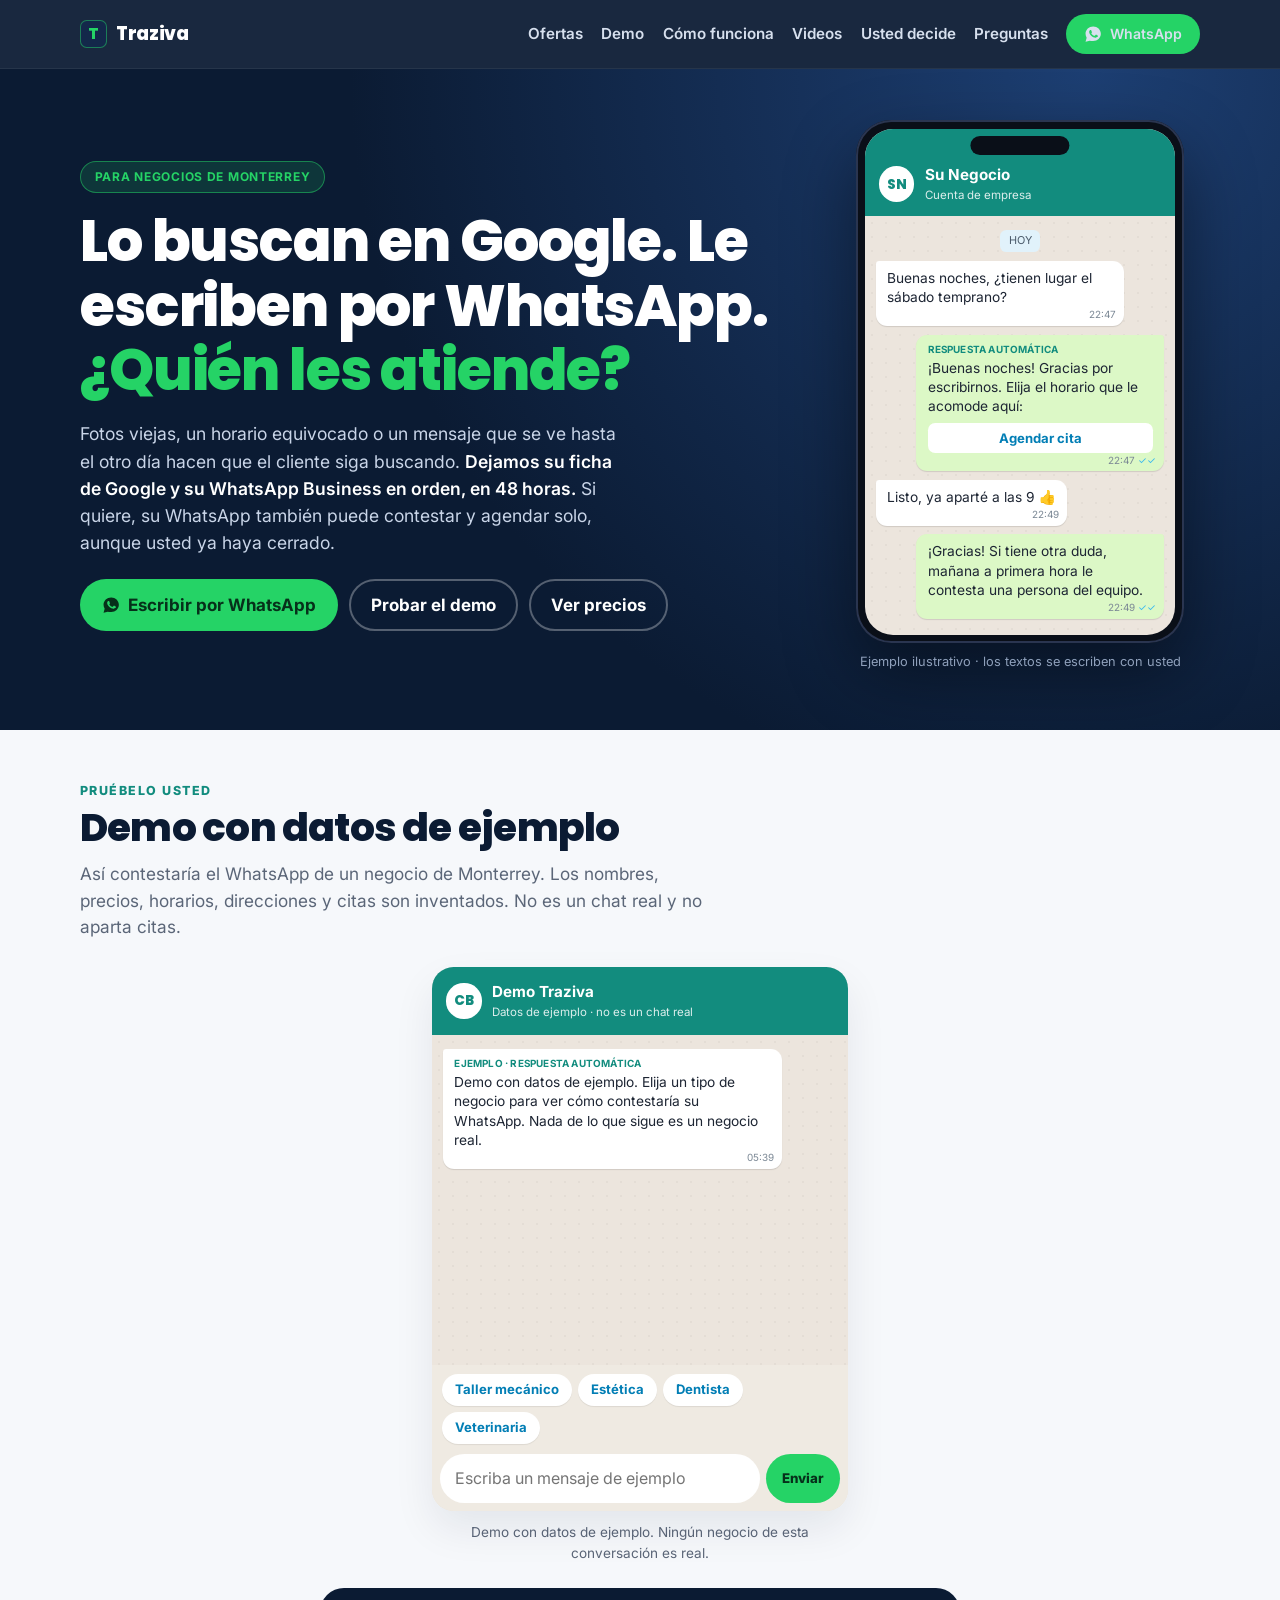
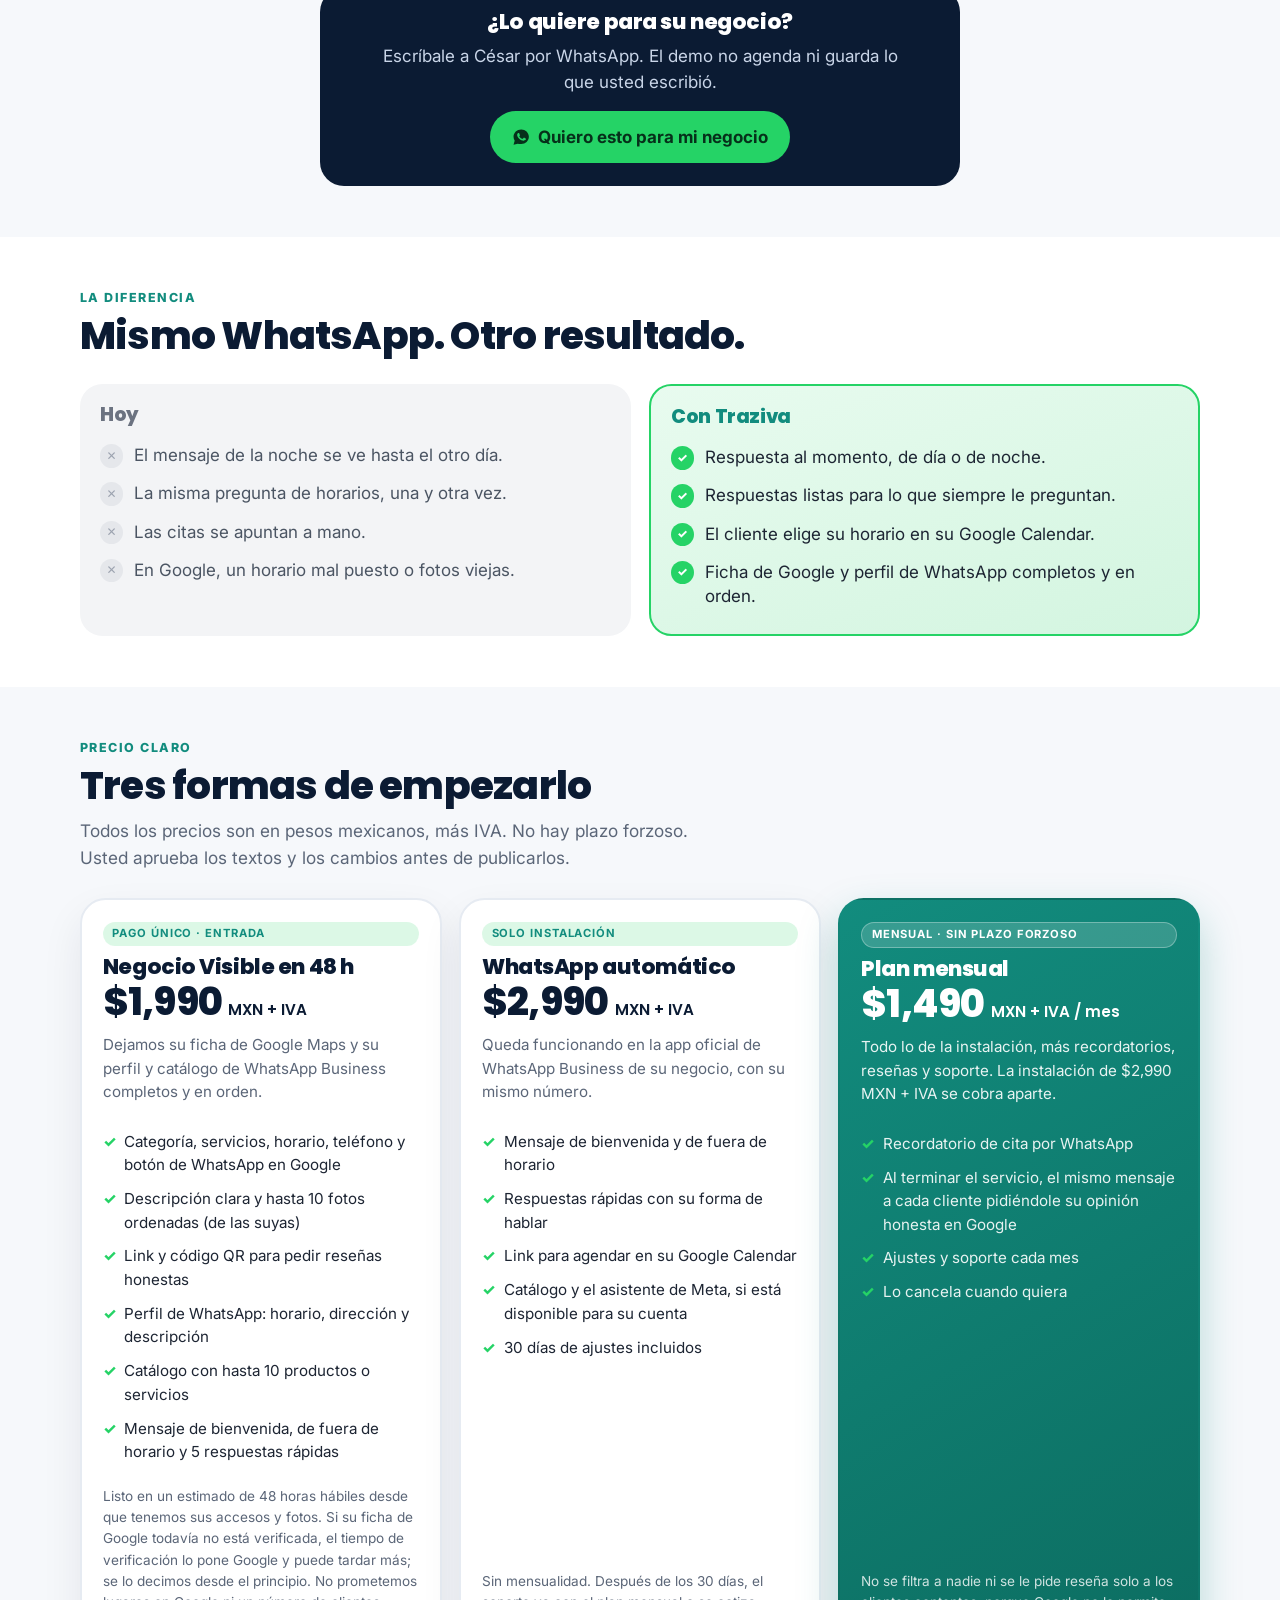
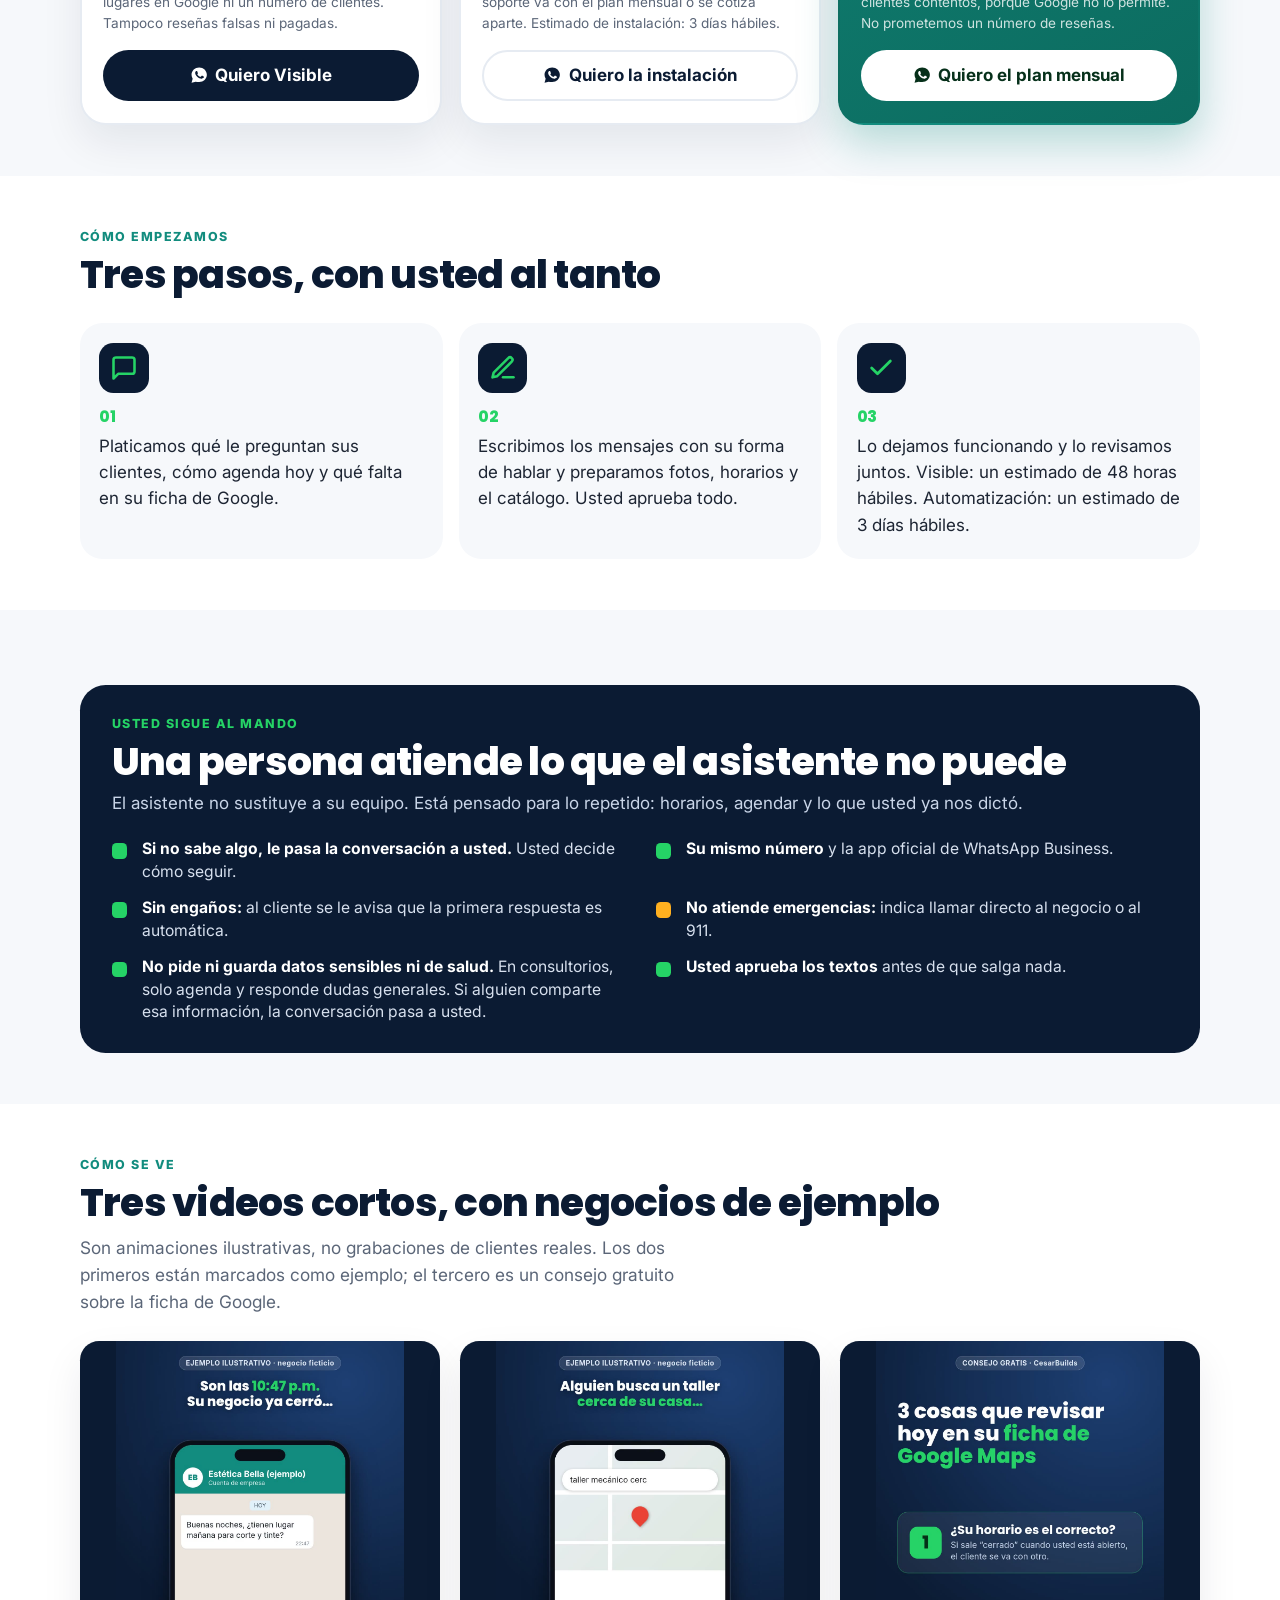
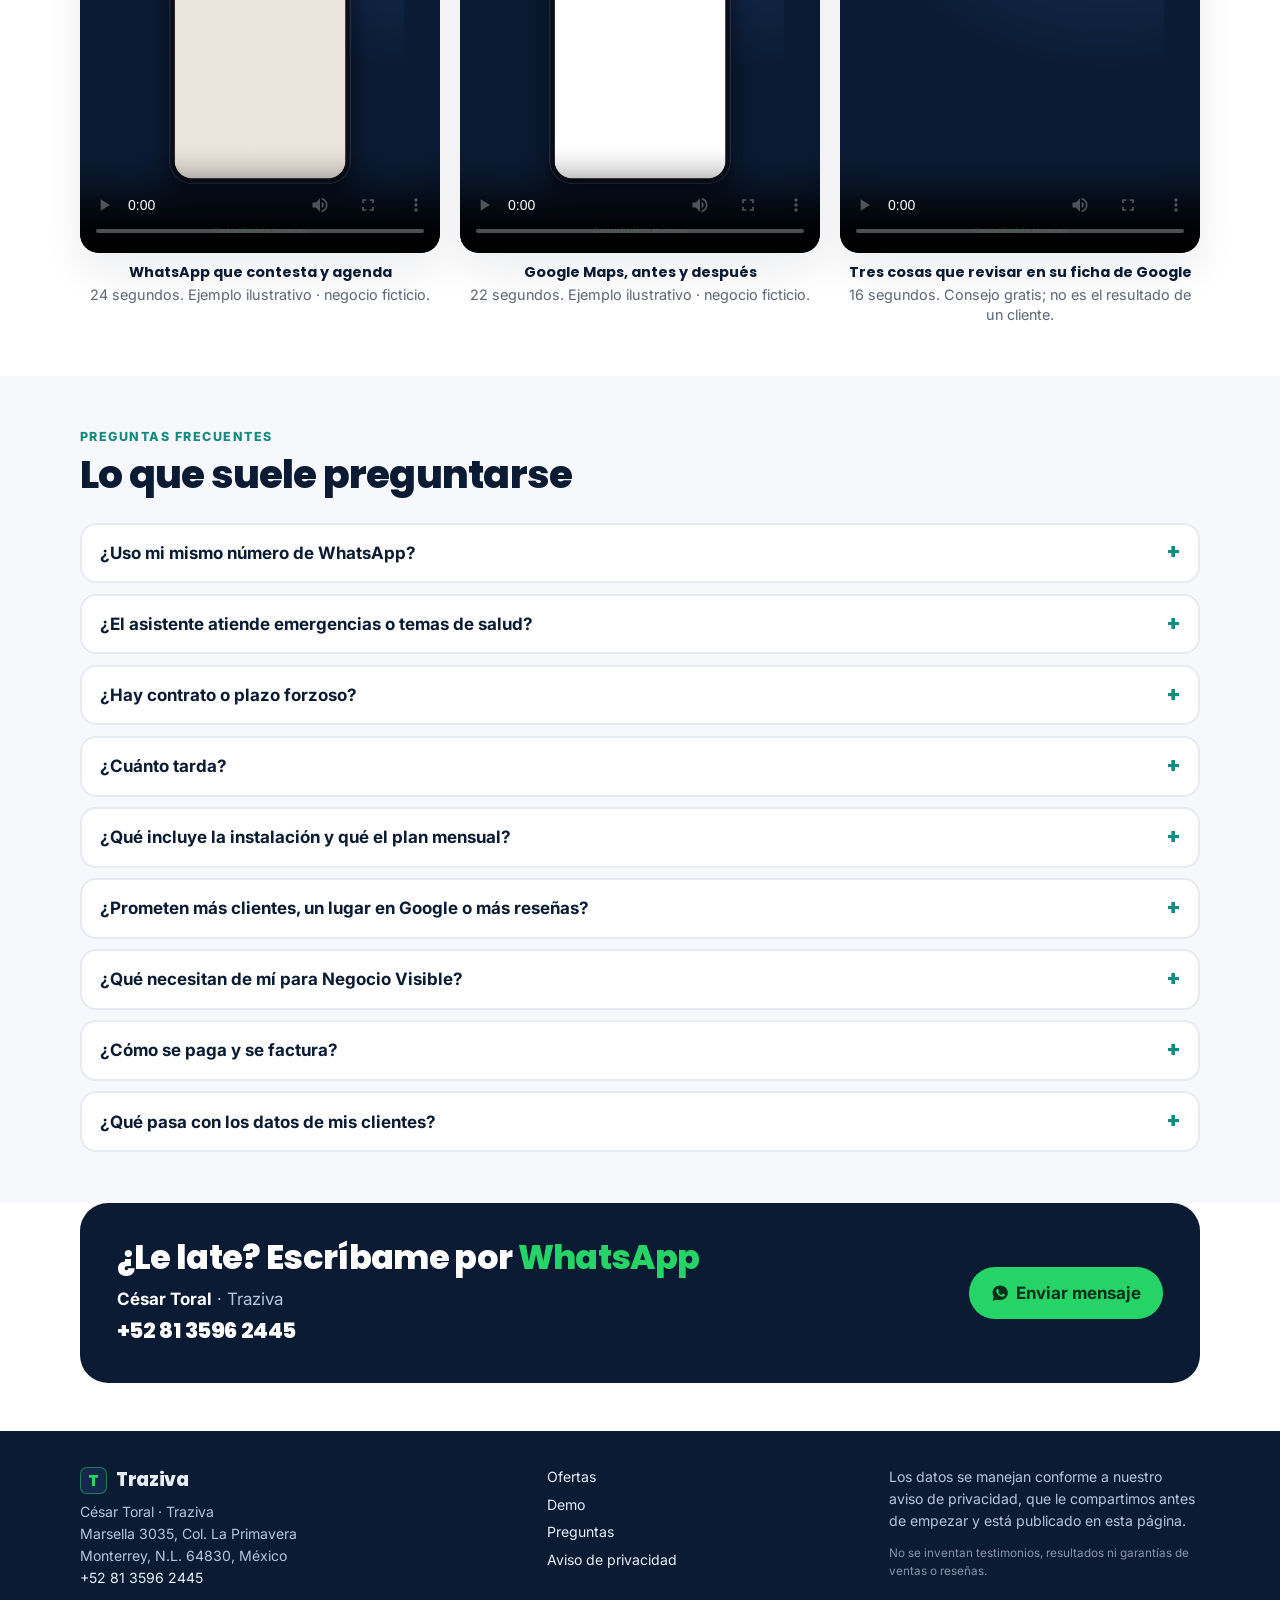
==== commit 71c9e95e: "Pasa la landing de Monterrey a Traziva en /traziva. La página en español y su aviso de privacidad qu" ====
--- a/cesarbuilds/index.html
+++ b/cesarbuilds/index.html
@@ -3,403 +3,19 @@
 <head>
   <meta charset="utf-8">
   <meta name="viewport" content="width=device-width, initial-scale=1">
-  <title>CesarBuilds · WhatsApp y Google Maps para negocios de Monterrey</title>
-  <meta name="description" content="Dejamos su ficha de Google y su WhatsApp Business en orden, en 48 horas. Si quiere, su WhatsApp también puede contestar y agendar solo. Precios en pesos, sin plazo forzoso. Monterrey, N.L.">
-  <link rel="canonical" href="https://cesarinrosales3108-ui.github.io/portfolio/cesarbuilds/">
-  <link rel="alternate" hreflang="en" href="us.html">
-  <link rel="alternate" hreflang="es-MX" href="https://cesarinrosales3108-ui.github.io/portfolio/cesarbuilds/">
-  <meta name="theme-color" content="#0B1B33">
-  <meta property="og:type" content="website">
-  <meta property="og:locale" content="es_MX">
-  <meta property="og:locale:alternate" content="en_US">
-  <meta property="og:site_name" content="CesarBuilds">
-  <meta property="og:title" content="CesarBuilds · Visible y contestando">
-  <meta property="og:description" content="Google Maps y WhatsApp para su negocio en Monterrey. Negocio Visible en 48 h y WhatsApp que contesta, con precios claros y sin plazo forzoso.">
-  <meta property="og:url" content="https://cesarinrosales3108-ui.github.io/portfolio/cesarbuilds/">
-  <meta property="og:image" content="https://cesarinrosales3108-ui.github.io/portfolio/cesarbuilds/img/og.png">
-  <meta property="og:image:width" content="1200">
-  <meta property="og:image:height" content="630">
-  <meta name="twitter:card" content="summary_large_image">
-  <meta name="twitter:title" content="CesarBuilds · Visible y contestando">
-  <meta name="twitter:description" content="Google Maps y WhatsApp para su negocio en Monterrey.">
-  <meta name="twitter:image" content="https://cesarinrosales3108-ui.github.io/portfolio/cesarbuilds/img/og.png">
-  <link rel="icon" href="img/favicon.svg" type="image/svg+xml">
-  <link rel="icon" href="img/favicon-32.png" sizes="32x32" type="image/png">
-  <link rel="apple-touch-icon" href="img/apple-touch-icon.png">
-  <link rel="preconnect" href="https://fonts.googleapis.com">
-  <link rel="preconnect" href="https://fonts.gstatic.com" crossorigin>
-  <link href="https://fonts.googleapis.com/css2?family=Inter:ital,opsz,wght@0,14..32,400;0,14..32,600;0,14..32,700;1,14..32,400&family=Poppins:wght@600;700;800&display=swap" rel="stylesheet">
-  <link rel="stylesheet" href="css/styles.css">
-  <script type="application/ld+json">
-  {
-    "@context": "https://schema.org",
-    "@type": "LocalBusiness",
-    "name": "CesarBuilds",
-    "url": "https://cesarinrosales3108-ui.github.io/portfolio/cesarbuilds/",
-    "image": "https://cesarinrosales3108-ui.github.io/portfolio/cesarbuilds/img/og.png",
-    "founder": { "@type": "Person", "name": "César Toral" },
-    "telephone": "+528135962445",
-    "address": {
-      "@type": "PostalAddress",
-      "streetAddress": "Marsella 3035, Col. La Primavera",
-      "addressLocality": "Monterrey",
-      "addressRegion": "Nuevo León",
-      "postalCode": "64830",
-      "addressCountry": "MX"
-    },
-    "areaServed": ["Monterrey", "Nuevo León"]
-  }
+  <title>Traziva</title>
+  <link rel="canonical" href="https://cesarinrosales3108-ui.github.io/portfolio/traziva/">
+  <meta http-equiv="refresh" content="0; url=../traziva/">
+  <script>
+    (function () {
+      var dest = "../traziva/" + (location.hash || "");
+      var meta = document.querySelector('meta[http-equiv="refresh"]');
+      if (meta && location.hash) meta.content = "0; url=" + dest;
+      location.replace(dest);
+    })();
   </script>
 </head>
 <body>
-  <a class="skip" href="#contenido">Saltar al contenido</a>
-  <header class="site-header">
-    <div class="wrap bar">
-      <a class="logo" href="index.html"><span class="logo-mark">C</span> CesarBuilds</a>
-      <input id="nav-toggle" type="checkbox">
-      <label class="burger" for="nav-toggle" aria-label="Abrir menú"><span></span><span></span><span></span></label>
-      <nav class="nav" aria-label="Principal">
-        <a href="#ofertas">Ofertas</a>
-        <a href="#probar">Demo</a>
-        <a href="#como">Cómo funciona</a>
-        <a href="#demo">Videos</a>
-        <a href="#mando">Usted decide</a>
-        <a href="#preguntas">Preguntas</a>
-        <a href="us.html" hreflang="en" lang="en">English (US)</a>
-        <a class="btn btn-g" href="https://wa.me/528135962445?text=Hola%20C%C3%A9sar%2C%20vi%20su%20p%C3%A1gina."><svg class="icon-wa" viewBox="0 0 24 24" aria-hidden="true"><path d="M12 2C6.48 2 2 6.23 2 11.48c0 1.86.54 3.6 1.48 5.08L2 22l5.62-1.45A10.2 10.2 0 0 0 12 20.96C17.52 20.96 22 16.73 22 11.48S17.52 2 12 2zm5.2 13.3c-.22.62-1.28 1.14-1.78 1.18-.46.04-1.02.08-1.64-.1-.38-.12-.86-.28-1.48-.54-2.6-1.12-4.3-3.74-4.43-3.92-.14-.18-1.1-1.46-1.1-2.78 0-1.32.7-1.97.94-2.24.24-.26.53-.33.7-.33h.5c.16 0 .38-.06.6.46.22.54.74 1.86.8 2 .06.14.1.3.02.48-.08.18-.12.3-.24.46-.12.16-.26.36-.36.48-.12.14-.24.28-.1.54.14.26.62 1.02 1.32 1.66 1.14 1.04 2.06 1.38 2.36 1.54.3.16.48.14.66-.08.18-.22.76-.88.96-1.18.2-.3.4-.24.68-.14.28.1 1.76.83 2.06.98.3.16.5.22.58.34.08.14.08.74-.14 1.36z"/></svg> WhatsApp</a>
-      </nav>
-    </div>
-  </header>
-
-  <main id="contenido">
-    <section class="hero">
-      <div class="wrap hero-grid">
-        <div>
-          <span class="tag">PARA NEGOCIOS DE MONTERREY</span>
-          <h1>Lo buscan en Google. Le escriben por WhatsApp. <span class="t">¿Quién les atiende?</span></h1>
-          <p class="lead">Fotos viejas, un horario equivocado o un mensaje que se ve hasta el otro día hacen que el cliente siga buscando. <b>Dejamos su ficha de Google y su WhatsApp Business en orden, en 48 horas.</b> Si quiere, su WhatsApp también puede contestar y agendar solo, aunque usted ya haya cerrado.</p>
-          <div class="btn-row">
-            <a class="btn btn-g" href="https://wa.me/528135962445?text=Hola%20C%C3%A9sar%2C%20vi%20su%20p%C3%A1gina."><svg class="icon-wa" viewBox="0 0 24 24" aria-hidden="true"><path d="M12 2C6.48 2 2 6.23 2 11.48c0 1.86.54 3.6 1.48 5.08L2 22l5.62-1.45A10.2 10.2 0 0 0 12 20.96C17.52 20.96 22 16.73 22 11.48S17.52 2 12 2zm5.2 13.3c-.22.62-1.28 1.14-1.78 1.18-.46.04-1.02.08-1.64-.1-.38-.12-.86-.28-1.48-.54-2.6-1.12-4.3-3.74-4.43-3.92-.14-.18-1.1-1.46-1.1-2.78 0-1.32.7-1.97.94-2.24.24-.26.53-.33.7-.33h.5c.16 0 .38-.06.6.46.22.54.74 1.86.8 2 .06.14.1.3.02.48-.08.18-.12.3-.24.46-.12.16-.26.36-.36.48-.12.14-.24.28-.1.54.14.26.62 1.02 1.32 1.66 1.14 1.04 2.06 1.38 2.36 1.54.3.16.48.14.66-.08.18-.22.76-.88.96-1.18.2-.3.4-.24.68-.14.28.1 1.76.83 2.06.98.3.16.5.22.58.34.08.14.08.74-.14 1.36z"/></svg> Escribir por WhatsApp</a>
-            <a class="btn btn-ghost" href="#probar">Probar el demo</a>
-            <a class="btn btn-ghost" href="#ofertas">Ver precios</a>
-          </div>
-        </div>
-        <div class="device-wrap">
-          <div class="phone" aria-hidden="true">
-            <div class="scr">
-              <div class="notch"></div>
-              <div class="wahead">
-                <div class="av">SN</div>
-                <div>
-                  <div class="nm">Su Negocio</div>
-                  <div class="stt">Cuenta de empresa</div>
-                </div>
-              </div>
-              <div class="chat">
-                <span class="day">HOY</span>
-                <div class="bub in">Buenas noches, ¿tienen lugar el sábado temprano?<span class="tm">22:47</span></div>
-                <div class="bub out"><span class="auto">RESPUESTA AUTOMÁTICA</span>¡Buenas noches! Gracias por escribirnos. Elija el horario que le acomode aquí:<span class="chat-btn">Agendar cita</span><span class="tm">22:47</span></div>
-                <div class="bub in">Listo, ya aparté a las 9 👍<span class="tm">22:49</span></div>
-                <div class="bub out">¡Gracias! Si tiene otra duda, mañana a primera hora le contesta una persona del equipo.<span class="tm">22:49</span></div>
-              </div>
-            </div>
-          </div>
-          <p class="illu-cap">Ejemplo ilustrativo · los textos se escriben con usted</p>
-        </div>
-      </div>
-    </section>
-
-    <section class="sec sec-bg" id="probar">
-      <div class="wrap">
-        <div class="sec-head">
-          <p class="kicker">Pruébelo usted</p>
-          <h2>Demo con datos de ejemplo</h2>
-          <p class="lead">Así contestaría el WhatsApp de un negocio de Monterrey. Los nombres, precios, horarios, direcciones y citas son inventados. No es un chat real y no aparta citas.</p>
-        </div>
-        <div class="wa-demo" id="wa-demo">
-          <div class="scr">
-            <div class="wahead">
-              <div class="av" id="demo-av">CB</div>
-              <div>
-                <div class="nm" id="demo-name">Demo CesarBuilds</div>
-                <div class="stt">Datos de ejemplo · no es un chat real</div>
-              </div>
-            </div>
-            <div class="chat" id="demo-log" role="log" aria-live="polite" aria-relevant="additions" aria-label="Conversación de ejemplo"></div>
-            <div class="demo-quick" id="demo-quick"></div>
-            <form class="demo-compose" id="demo-form">
-              <label class="sr" for="demo-input">Escriba un mensaje de ejemplo</label>
-              <input id="demo-input" type="text" maxlength="240" autocomplete="off" enterkeyhint="send" placeholder="Escriba un mensaje de ejemplo">
-              <button type="submit">Enviar</button>
-            </form>
-          </div>
-          <p class="demo-note">Demo con datos de ejemplo. Ningún negocio de esta conversación es real.</p>
-        </div>
-        <div class="demo-cta">
-          <h3>¿Lo quiere para su negocio?</h3>
-          <p>Escríbale a César por WhatsApp. El demo no agenda ni guarda lo que usted escribió.</p>
-          <a class="btn btn-g" href="https://wa.me/528135962445?text=Hola%2C%20vi%20el%20demo%20y%20quiero%20esto%20para%20mi%20negocio"><svg class="icon-wa" viewBox="0 0 24 24" aria-hidden="true"><path d="M12 2C6.48 2 2 6.23 2 11.48c0 1.86.54 3.6 1.48 5.08L2 22l5.62-1.45A10.2 10.2 0 0 0 12 20.96C17.52 20.96 22 16.73 22 11.48S17.52 2 12 2zm5.2 13.3c-.22.62-1.28 1.14-1.78 1.18-.46.04-1.02.08-1.64-.1-.38-.12-.86-.28-1.48-.54-2.6-1.12-4.3-3.74-4.43-3.92-.14-.18-1.1-1.46-1.1-2.78 0-1.32.7-1.97.94-2.24.24-.26.53-.33.7-.33h.5c.16 0 .38-.06.6.46.22.54.74 1.86.8 2 .06.14.1.3.02.48-.08.18-.12.3-.24.46-.12.16-.26.36-.36.48-.12.14-.24.28-.1.54.14.26.62 1.02 1.32 1.66 1.14 1.04 2.06 1.38 2.36 1.54.3.16.48.14.66-.08.18-.22.76-.88.96-1.18.2-.3.4-.24.68-.14.28.1 1.76.83 2.06.98.3.16.5.22.58.34.08.14.08.74-.14 1.36z"/></svg> Quiero esto para mi negocio</a>
-        </div>
-      </div>
-    </section>
-
-    <section class="sec" id="diferencia">
-      <div class="wrap">
-        <div class="sec-head">
-          <p class="kicker">La diferencia</p>
-          <h2>Mismo WhatsApp. Otro resultado.</h2>
-        </div>
-        <div class="vs">
-          <div class="col before">
-            <h3>Hoy</h3>
-            <ul>
-              <li>El mensaje de la noche se ve hasta el otro día.</li>
-              <li>La misma pregunta de horarios, una y otra vez.</li>
-              <li>Las citas se apuntan a mano.</li>
-              <li>En Google, un horario mal puesto o fotos viejas.</li>
-            </ul>
-          </div>
-          <div class="col after">
-            <h3>Con CesarBuilds</h3>
-            <ul>
-              <li>Respuesta al momento, de día o de noche.</li>
-              <li>Respuestas listas para lo que siempre le preguntan.</li>
-              <li>El cliente elige su horario en su Google Calendar.</li>
-              <li>Ficha de Google y perfil de WhatsApp completos y en orden.</li>
-            </ul>
-          </div>
-        </div>
-      </div>
-    </section>
-
-    <section class="sec sec-bg" id="ofertas">
-      <div class="wrap">
-        <div class="sec-head">
-          <p class="kicker">Precio claro</p>
-          <h2>Tres formas de empezarlo</h2>
-          <p class="lead">Todos los precios son en pesos mexicanos, más IVA. No hay plazo forzoso. Usted aprueba los textos y los cambios antes de publicarlos.</p>
-        </div>
-        <div class="offers three">
-          <article class="offer">
-            <span class="pill">Pago único · entrada</span>
-            <h3>Negocio Visible en 48 h</h3>
-            <p class="amt">$1,990 <small>MXN + IVA</small></p>
-            <p class="sub">Dejamos su ficha de Google Maps y su perfil y catálogo de WhatsApp Business completos y en orden.</p>
-            <ul>
-              <li>Categoría, servicios, horario, teléfono y botón de WhatsApp en Google</li>
-              <li>Descripción clara y hasta 10 fotos ordenadas (de las suyas)</li>
-              <li>Link y código QR para pedir reseñas honestas</li>
-              <li>Perfil de WhatsApp: horario, dirección y descripción</li>
-              <li>Catálogo con hasta 10 productos o servicios</li>
-              <li>Mensaje de bienvenida, de fuera de horario y 5 respuestas rápidas</li>
-            </ul>
-            <p class="note">Listo en un estimado de 48 horas hábiles desde que tenemos sus accesos y fotos. Si su ficha de Google todavía no está verificada, el tiempo de verificación lo pone Google y puede tardar más; se lo decimos desde el principio. No prometemos lugares en Google ni un número de clientes. Tampoco reseñas falsas ni pagadas.</p>
-            <a class="btn btn-n" href="https://wa.me/528135962445?text=Hola%20C%C3%A9sar%2C%20vi%20su%20p%C3%A1gina."><svg class="icon-wa" viewBox="0 0 24 24" aria-hidden="true"><path d="M12 2C6.48 2 2 6.23 2 11.48c0 1.86.54 3.6 1.48 5.08L2 22l5.62-1.45A10.2 10.2 0 0 0 12 20.96C17.52 20.96 22 16.73 22 11.48S17.52 2 12 2zm5.2 13.3c-.22.62-1.28 1.14-1.78 1.18-.46.04-1.02.08-1.64-.1-.38-.12-.86-.28-1.48-.54-2.6-1.12-4.3-3.74-4.43-3.92-.14-.18-1.1-1.46-1.1-2.78 0-1.32.7-1.97.94-2.24.24-.26.53-.33.7-.33h.5c.16 0 .38-.06.6.46.22.54.74 1.86.8 2 .06.14.1.3.02.48-.08.18-.12.3-.24.46-.12.16-.26.36-.36.48-.12.14-.24.28-.1.54.14.26.62 1.02 1.32 1.66 1.14 1.04 2.06 1.38 2.36 1.54.3.16.48.14.66-.08.18-.22.76-.88.96-1.18.2-.3.4-.24.68-.14.28.1 1.76.83 2.06.98.3.16.5.22.58.34.08.14.08.74-.14 1.36z"/></svg> Quiero Visible</a>
-          </article>
-
-          <article class="offer">
-            <span class="pill">Solo instalación</span>
-            <h3>WhatsApp automático</h3>
-            <p class="amt">$2,990 <small>MXN + IVA</small></p>
-            <p class="sub">Queda funcionando en la app oficial de WhatsApp Business de su negocio, con su mismo número.</p>
-            <ul>
-              <li>Mensaje de bienvenida y de fuera de horario</li>
-              <li>Respuestas rápidas con su forma de hablar</li>
-              <li>Link para agendar en su Google Calendar</li>
-              <li>Catálogo y el asistente de Meta, si está disponible para su cuenta</li>
-              <li>30 días de ajustes incluidos</li>
-            </ul>
-            <p class="note">Sin mensualidad. Después de los 30 días, el soporte va con el plan mensual o se cotiza aparte. Estimado de instalación: 3 días hábiles.</p>
-            <a class="btn btn-line" href="https://wa.me/528135962445?text=Hola%20C%C3%A9sar%2C%20vi%20su%20p%C3%A1gina."><svg class="icon-wa" viewBox="0 0 24 24" aria-hidden="true"><path d="M12 2C6.48 2 2 6.23 2 11.48c0 1.86.54 3.6 1.48 5.08L2 22l5.62-1.45A10.2 10.2 0 0 0 12 20.96C17.52 20.96 22 16.73 22 11.48S17.52 2 12 2zm5.2 13.3c-.22.62-1.28 1.14-1.78 1.18-.46.04-1.02.08-1.64-.1-.38-.12-.86-.28-1.48-.54-2.6-1.12-4.3-3.74-4.43-3.92-.14-.18-1.1-1.46-1.1-2.78 0-1.32.7-1.97.94-2.24.24-.26.53-.33.7-.33h.5c.16 0 .38-.06.6.46.22.54.74 1.86.8 2 .06.14.1.3.02.48-.08.18-.12.3-.24.46-.12.16-.26.36-.36.48-.12.14-.24.28-.1.54.14.26.62 1.02 1.32 1.66 1.14 1.04 2.06 1.38 2.36 1.54.3.16.48.14.66-.08.18-.22.76-.88.96-1.18.2-.3.4-.24.68-.14.28.1 1.76.83 2.06.98.3.16.5.22.58.34.08.14.08.74-.14 1.36z"/></svg> Quiero la instalación</a>
-          </article>
-
-          <article class="offer green">
-            <span class="pill">Mensual · sin plazo forzoso</span>
-            <h3>Plan mensual</h3>
-            <p class="amt">$1,490 <small>MXN + IVA / mes</small></p>
-            <p class="sub">Todo lo de la instalación, más recordatorios, reseñas y soporte. La instalación de $2,990 MXN + IVA se cobra aparte.</p>
-            <ul>
-              <li>Recordatorio de cita por WhatsApp</li>
-              <li>Al terminar el servicio, el mismo mensaje a cada cliente pidiéndole su opinión honesta en Google</li>
-              <li>Ajustes y soporte cada mes</li>
-              <li>Lo cancela cuando quiera</li>
-            </ul>
-            <p class="note">No se filtra a nadie ni se le pide reseña solo a los clientes contentos, porque Google no lo permite. No prometemos un número de reseñas.</p>
-            <a class="btn btn-g" href="https://wa.me/528135962445?text=Hola%20C%C3%A9sar%2C%20vi%20su%20p%C3%A1gina."><svg class="icon-wa" viewBox="0 0 24 24" aria-hidden="true"><path d="M12 2C6.48 2 2 6.23 2 11.48c0 1.86.54 3.6 1.48 5.08L2 22l5.62-1.45A10.2 10.2 0 0 0 12 20.96C17.52 20.96 22 16.73 22 11.48S17.52 2 12 2zm5.2 13.3c-.22.62-1.28 1.14-1.78 1.18-.46.04-1.02.08-1.64-.1-.38-.12-.86-.28-1.48-.54-2.6-1.12-4.3-3.74-4.43-3.92-.14-.18-1.1-1.46-1.1-2.78 0-1.32.7-1.97.94-2.24.24-.26.53-.33.7-.33h.5c.16 0 .38-.06.6.46.22.54.74 1.86.8 2 .06.14.1.3.02.48-.08.18-.12.3-.24.46-.12.16-.26.36-.36.48-.12.14-.24.28-.1.54.14.26.62 1.02 1.32 1.66 1.14 1.04 2.06 1.38 2.36 1.54.3.16.48.14.66-.08.18-.22.76-.88.96-1.18.2-.3.4-.24.68-.14.28.1 1.76.83 2.06.98.3.16.5.22.58.34.08.14.08.74-.14 1.36z"/></svg> Quiero el plan mensual</a>
-          </article>
-        </div>
-      </div>
-    </section>
-
-    <section class="sec" id="como">
-      <div class="wrap">
-        <div class="sec-head">
-          <p class="kicker">Cómo empezamos</p>
-          <h2>Tres pasos, con usted al tanto</h2>
-        </div>
-        <div class="steps">
-          <article class="step">
-            <div class="ic" aria-hidden="true">
-              <svg width="28" height="28" viewBox="0 0 24 24" fill="none" stroke="#25D366" stroke-width="2.2" stroke-linecap="round" stroke-linejoin="round"><path d="M21 15a2 2 0 0 1-2 2H7l-4 4V5a2 2 0 0 1 2-2h14a2 2 0 0 1 2 2z"/></svg>
-            </div>
-            <div class="step-n">01</div>
-            <p>Platicamos qué le preguntan sus clientes, cómo agenda hoy y qué falta en su ficha de Google.</p>
-          </article>
-          <article class="step">
-            <div class="ic" aria-hidden="true">
-              <svg width="28" height="28" viewBox="0 0 24 24" fill="none" stroke="#25D366" stroke-width="2.2" stroke-linecap="round" stroke-linejoin="round"><path d="M12 20h9"/><path d="M16.5 3.5a2.1 2.1 0 0 1 3 3L7 19l-4 1 1-4z"/></svg>
-            </div>
-            <div class="step-n">02</div>
-            <p>Escribimos los mensajes con su forma de hablar y preparamos fotos, horarios y el catálogo. Usted aprueba todo.</p>
-          </article>
-          <article class="step">
-            <div class="ic" aria-hidden="true">
-              <svg width="28" height="28" viewBox="0 0 24 24" fill="none" stroke="#25D366" stroke-width="2.4" stroke-linecap="round" stroke-linejoin="round"><polyline points="20 6 9 17 4 12"/></svg>
-            </div>
-            <div class="step-n">03</div>
-            <p>Lo dejamos funcionando y lo revisamos juntos. Visible: un estimado de 48 horas hábiles. Automatización: un estimado de 3 días hábiles.</p>
-          </article>
-        </div>
-      </div>
-    </section>
-
-    <section class="sec sec-bg" id="mando">
-      <div class="wrap">
-        <div class="ctrl">
-          <div>
-            <p class="kicker">Usted sigue al mando</p>
-            <h2>Una persona atiende lo que el asistente no puede</h2>
-            <p class="intro">El asistente no sustituye a su equipo. Está pensado para lo repetido: horarios, agendar y lo que usted ya nos dictó.</p>
-          </div>
-          <div class="ctrl-grid">
-            <div class="ctrl-item"><b>Si no sabe algo, le pasa la conversación a usted.</b> Usted decide cómo seguir.</div>
-            <div class="ctrl-item"><b>Su mismo número</b> y la app oficial de WhatsApp Business.</div>
-            <div class="ctrl-item"><b>Sin engaños:</b> al cliente se le avisa que la primera respuesta es automática.</div>
-            <div class="ctrl-item warn"><b>No atiende emergencias:</b> indica llamar directo al negocio o al 911.</div>
-            <div class="ctrl-item"><b>No pide ni guarda datos sensibles ni de salud.</b> En consultorios, solo agenda y responde dudas generales. Si alguien comparte esa información, la conversación pasa a usted.</div>
-            <div class="ctrl-item"><b>Usted aprueba los textos</b> antes de que salga nada.</div>
-          </div>
-        </div>
-      </div>
-    </section>
-
-    <section class="sec" id="demo">
-      <div class="wrap">
-        <div class="sec-head">
-          <p class="kicker">Cómo se ve</p>
-          <h2>Tres videos cortos, con negocios de ejemplo</h2>
-          <p class="lead">Son animaciones ilustrativas, no grabaciones de clientes reales. Los dos primeros están marcados como ejemplo; el tercero es un consejo gratuito sobre la ficha de Google.</p>
-        </div>
-        <div class="videos">
-          <figure class="vcard">
-            <video controls playsinline preload="metadata" poster="videos/poster-video1.jpg" width="1080" height="1920">
-              <source src="videos/CesarBuilds_video1_WhatsApp_contesta_y_agenda.mp4" type="video/mp4">
-              Su navegador no reproduce este video. <a href="videos/CesarBuilds_video1_WhatsApp_contesta_y_agenda.mp4">Descárguelo aquí</a>.
-            </video>
-            <figcaption><strong>WhatsApp que contesta y agenda</strong>24 segundos. Ejemplo ilustrativo · negocio ficticio.</figcaption>
-          </figure>
-          <figure class="vcard">
-            <video controls playsinline preload="metadata" poster="videos/poster-video2.jpg" width="1080" height="1920">
-              <source src="videos/CesarBuilds_video2_Google_Maps_antes_despues.mp4" type="video/mp4">
-              Su navegador no reproduce este video. <a href="videos/CesarBuilds_video2_Google_Maps_antes_despues.mp4">Descárguelo aquí</a>.
-            </video>
-            <figcaption><strong>Google Maps, antes y después</strong>22 segundos. Ejemplo ilustrativo · negocio ficticio.</figcaption>
-          </figure>
-          <figure class="vcard">
-            <video controls playsinline preload="metadata" poster="videos/poster-video3.jpg" width="1080" height="1920">
-              <source src="videos/CesarBuilds_video3_3_consejos_ficha_Google.mp4" type="video/mp4">
-              Su navegador no reproduce este video. <a href="videos/CesarBuilds_video3_3_consejos_ficha_Google.mp4">Descárguelo aquí</a>.
-            </video>
-            <figcaption><strong>Tres cosas que revisar en su ficha de Google</strong>16 segundos. Consejo gratis; no es el resultado de un cliente.</figcaption>
-          </figure>
-        </div>
-      </div>
-    </section>
-
-    <section class="sec sec-bg" id="preguntas">
-      <div class="wrap">
-        <div class="sec-head">
-          <p class="kicker">Preguntas frecuentes</p>
-          <h2>Lo que suele preguntarse</h2>
-        </div>
-        <div class="faq">
-          <details>
-            <summary>¿Uso mi mismo número de WhatsApp?</summary>
-            <div class="ans">Sí. Se configura en la app oficial de WhatsApp Business de su propio negocio. Sus clientes le siguen escribiendo al mismo número de siempre.</div>
-          </details>
-          <details>
-            <summary>¿El asistente atiende emergencias o temas de salud?</summary>
-            <div class="ans">No. Si alguien escribe por una emergencia, el mensaje indica llamar al teléfono directo del negocio o al 911. CesarBuilds no pide ni guarda diagnósticos ni información de salud. En consultorios y clínicas, la respuesta automática solo agenda citas y responde dudas generales. Si un paciente comparte por su cuenta información de salud, esa conversación se pasa a usted, que es responsable de esos datos.</div>
-          </details>
-          <details>
-            <summary>¿Hay contrato o plazo forzoso?</summary>
-            <div class="ans">No. El plan mensual se cancela cuando usted quiera. También puede contratar solo la instalación de WhatsApp, o solo Negocio Visible, que son pagos únicos.</div>
-          </details>
-          <details>
-            <summary>¿Cuánto tarda?</summary>
-            <div class="ans">Negocio Visible: un estimado de 48 horas hábiles, desde que tenemos acceso a su ficha de Google y sus fotos. Si Google todavía no verifica su ficha, ese tiempo lo pone Google. La automatización de WhatsApp: un estimado de 3 días hábiles. Se lo confirmamos antes de empezar.</div>
-          </details>
-          <details>
-            <summary>¿Qué incluye la instalación y qué el plan mensual?</summary>
-            <div class="ans">La instalación deja funcionando el mensaje de bienvenida, el de fuera de horario, las respuestas rápidas, el link para agendar en Google Calendar, el catálogo y el asistente de Meta si está disponible para su cuenta. Incluye 30 días de ajustes. El plan mensual suma el recordatorio de cita, el mensaje pidiendo una reseña honesta en Google al terminar el servicio, y soporte cada mes. La instalación se cobra aparte.</div>
-          </details>
-          <details>
-            <summary>¿Prometen más clientes, un lugar en Google o más reseñas?</summary>
-            <div class="ans">No. Ni un lugar en Google ni un número de clientes o de reseñas: eso lo decide Google y su mercado. Las reseñas que se pidan son honestas y se le piden a todos los clientes por igual, sin filtros ni pagos a cambio de una reseña.</div>
-          </details>
-          <details>
-            <summary>¿Qué necesitan de mí para Negocio Visible?</summary>
-            <div class="ans">Que nos agregue como administrador en su ficha de Google (lo puede quitar cuando quiera), de 5 a 10 fotos de su local, su equipo o su trabajo, y sus horarios y servicios. Al final reservamos unos 15 minutos para revisar y aprobar todo antes de publicar.</div>
-          </details>
-          <details>
-            <summary>¿Cómo se paga y se factura?</summary>
-            <div class="ans">Escríbanos por WhatsApp y le indicamos cómo pagar y cómo facturar. Los precios publicados no incluyen IVA.</div>
-          </details>
-          <details>
-            <summary>¿Qué pasa con los datos de mis clientes?</summary>
-            <div class="ans">Su negocio es el responsable de los datos de sus propios clientes. CesarBuilds los trata solo para dar el servicio contratado. El aviso de privacidad, aún en borrador, está en esta misma página: <a href="privacidad.html">Aviso de privacidad</a>.</div>
-          </details>
-        </div>
-      </div>
-    </section>
-
-    <div class="wrap">
-      <section class="cta-band" id="contacto">
-        <div>
-          <h2>¿Le late? Escríbame por <span>WhatsApp</span></h2>
-          <p class="who"><b style="color:#fff">César Toral</b> · CesarBuilds</p>
-          <div class="phone-num">+52 81 3596 2445</div>
-        </div>
-        <div class="btn-row">
-          <a class="btn btn-g" href="https://wa.me/528135962445?text=Hola%20C%C3%A9sar%2C%20vi%20su%20p%C3%A1gina."><svg class="icon-wa" viewBox="0 0 24 24" aria-hidden="true"><path d="M12 2C6.48 2 2 6.23 2 11.48c0 1.86.54 3.6 1.48 5.08L2 22l5.62-1.45A10.2 10.2 0 0 0 12 20.96C17.52 20.96 22 16.73 22 11.48S17.52 2 12 2zm5.2 13.3c-.22.62-1.28 1.14-1.78 1.18-.46.04-1.02.08-1.64-.1-.38-.12-.86-.28-1.48-.54-2.6-1.12-4.3-3.74-4.43-3.92-.14-.18-1.1-1.46-1.1-2.78 0-1.32.7-1.97.94-2.24.24-.26.53-.33.7-.33h.5c.16 0 .38-.06.6.46.22.54.74 1.86.8 2 .06.14.1.3.02.48-.08.18-.12.3-.24.46-.12.16-.26.36-.36.48-.12.14-.24.28-.1.54.14.26.62 1.02 1.32 1.66 1.14 1.04 2.06 1.38 2.36 1.54.3.16.48.14.66-.08.18-.22.76-.88.96-1.18.2-.3.4-.24.68-.14.28.1 1.76.83 2.06.98.3.16.5.22.58.34.08.14.08.74-.14 1.36z"/></svg> Enviar mensaje</a>
-        </div>
-      </section>
-    </div>
-  </main>
-
-  <footer class="site-footer">
-    <div class="wrap foot-grid">
-      <div>
-        <a class="logo" href="index.html"><span class="logo-mark">C</span> CesarBuilds</a>
-        <p>César Toral · CesarBuilds<br>Marsella 3035, Col. La Primavera<br>Monterrey, N.L. 64830, México</p>
-        <p><a href="https://wa.me/528135962445?text=Hola%20C%C3%A9sar%2C%20vi%20su%20p%C3%A1gina.">+52 81 3596 2445</a></p>
-      </div>
-      <nav class="foot-nav" aria-label="Pie">
-        <a href="#ofertas">Ofertas</a>
-        <a href="#probar">Demo</a>
-        <a href="#preguntas">Preguntas</a>
-        <a href="privacidad.html">Aviso de privacidad</a>
-        <a href="us.html" hreflang="en" lang="en">English — U.S. home services</a>
-      </nav>
-      <div>
-        <p>Los datos se manejan conforme a nuestro aviso de privacidad, que le compartimos antes de empezar y está publicado en esta página.</p>
-        <small>No se inventan testimonios, resultados ni garantías de ventas o reseñas.</small>
-      </div>
-    </div>
-  </footer>
-
-  <a class="fab-wa" href="https://wa.me/528135962445?text=Hola%20C%C3%A9sar%2C%20vi%20su%20p%C3%A1gina." aria-label="Escribir por WhatsApp"><svg class="icon-wa" viewBox="0 0 24 24" aria-hidden="true"><path d="M12 2C6.48 2 2 6.23 2 11.48c0 1.86.54 3.6 1.48 5.08L2 22l5.62-1.45A10.2 10.2 0 0 0 12 20.96C17.52 20.96 22 16.73 22 11.48S17.52 2 12 2zm5.2 13.3c-.22.62-1.28 1.14-1.78 1.18-.46.04-1.02.08-1.64-.1-.38-.12-.86-.28-1.48-.54-2.6-1.12-4.3-3.74-4.43-3.92-.14-.18-1.1-1.46-1.1-2.78 0-1.32.7-1.97.94-2.24.24-.26.53-.33.7-.33h.5c.16 0 .38-.06.6.46.22.54.74 1.86.8 2 .06.14.1.3.02.48-.08.18-.12.3-.24.46-.12.16-.26.36-.36.48-.12.14-.24.28-.1.54.14.26.62 1.02 1.32 1.66 1.14 1.04 2.06 1.38 2.36 1.54.3.16.48.14.66-.08.18-.22.76-.88.96-1.18.2-.3.4-.24.68-.14.28.1 1.76.83 2.06.98.3.16.5.22.58.34.08.14.08.74-.14 1.36z"/></svg><span class="sr">WhatsApp</span></a>
-  <script src="js/nav.js" defer></script>
-  <script src="js/demo.js" defer></script>
+  <p><a href="../traziva/">Continuar a Traziva</a></p>
 </body>
 </html>
